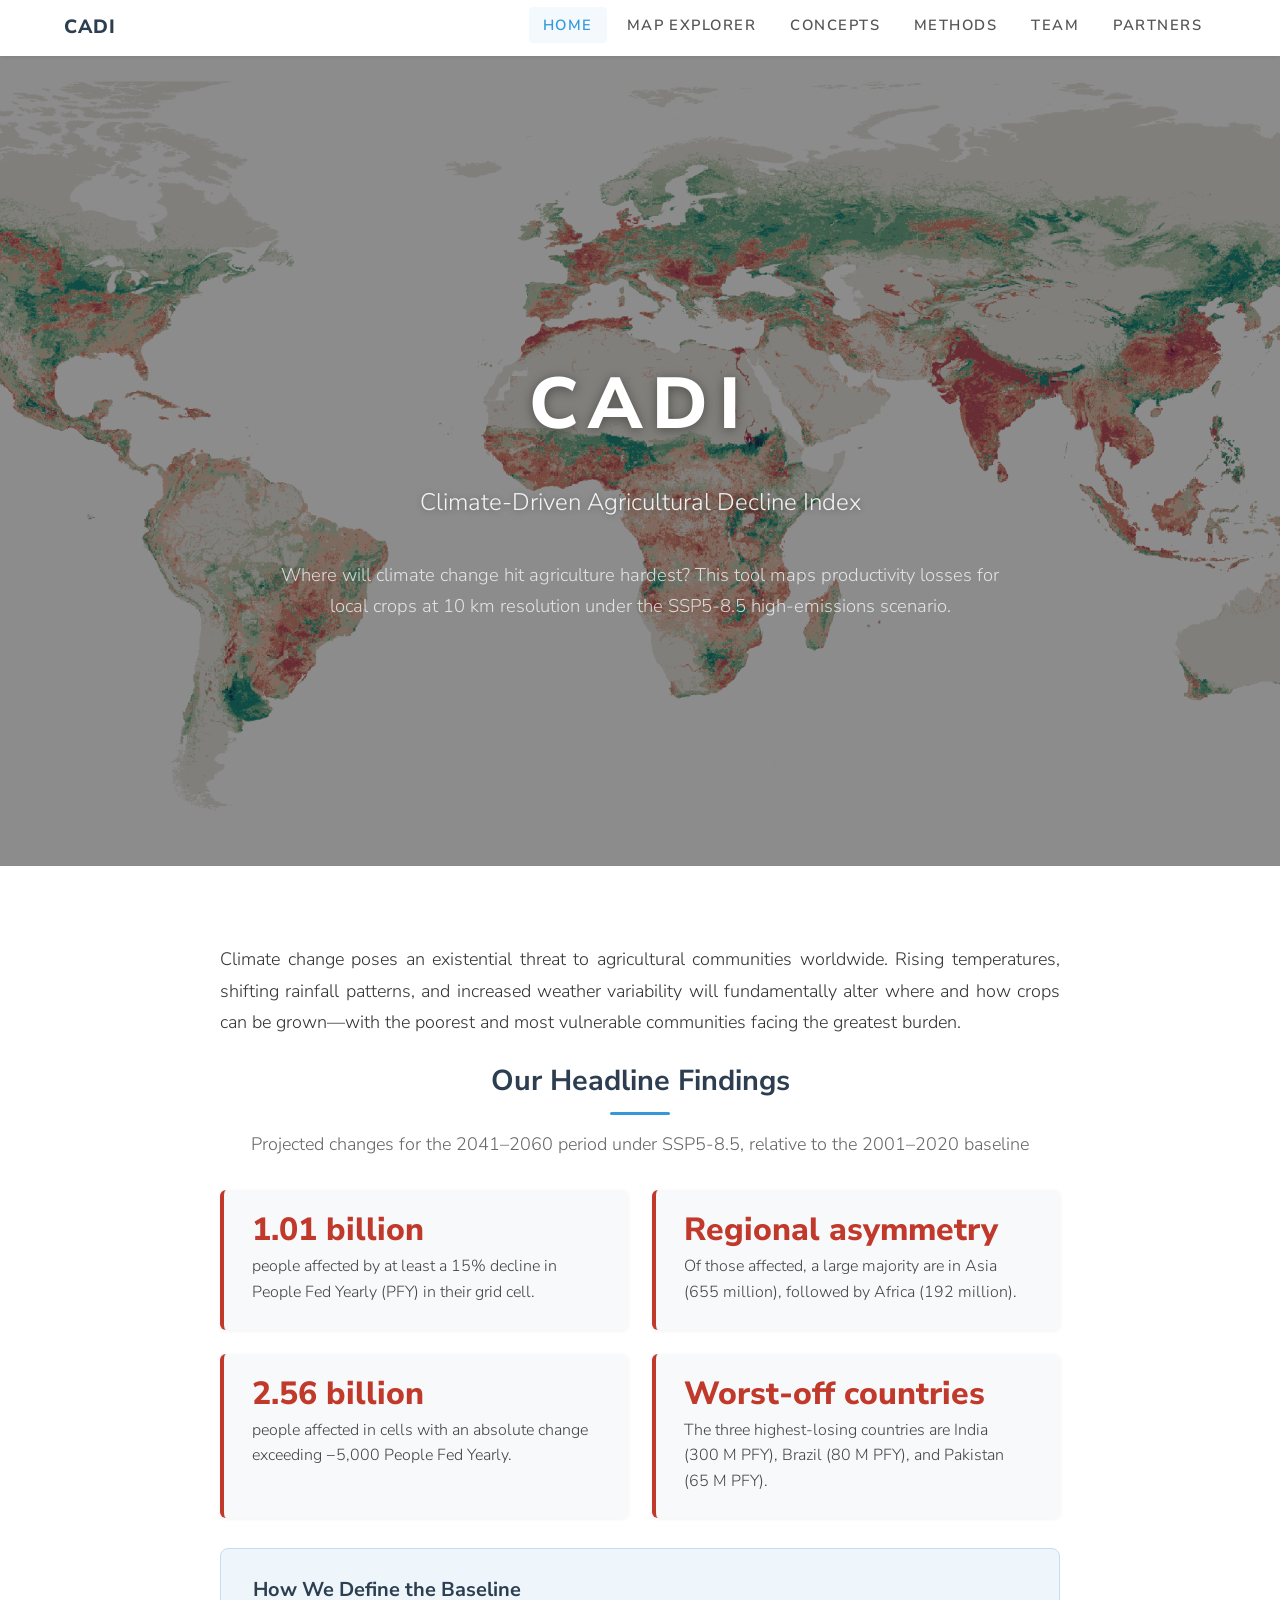
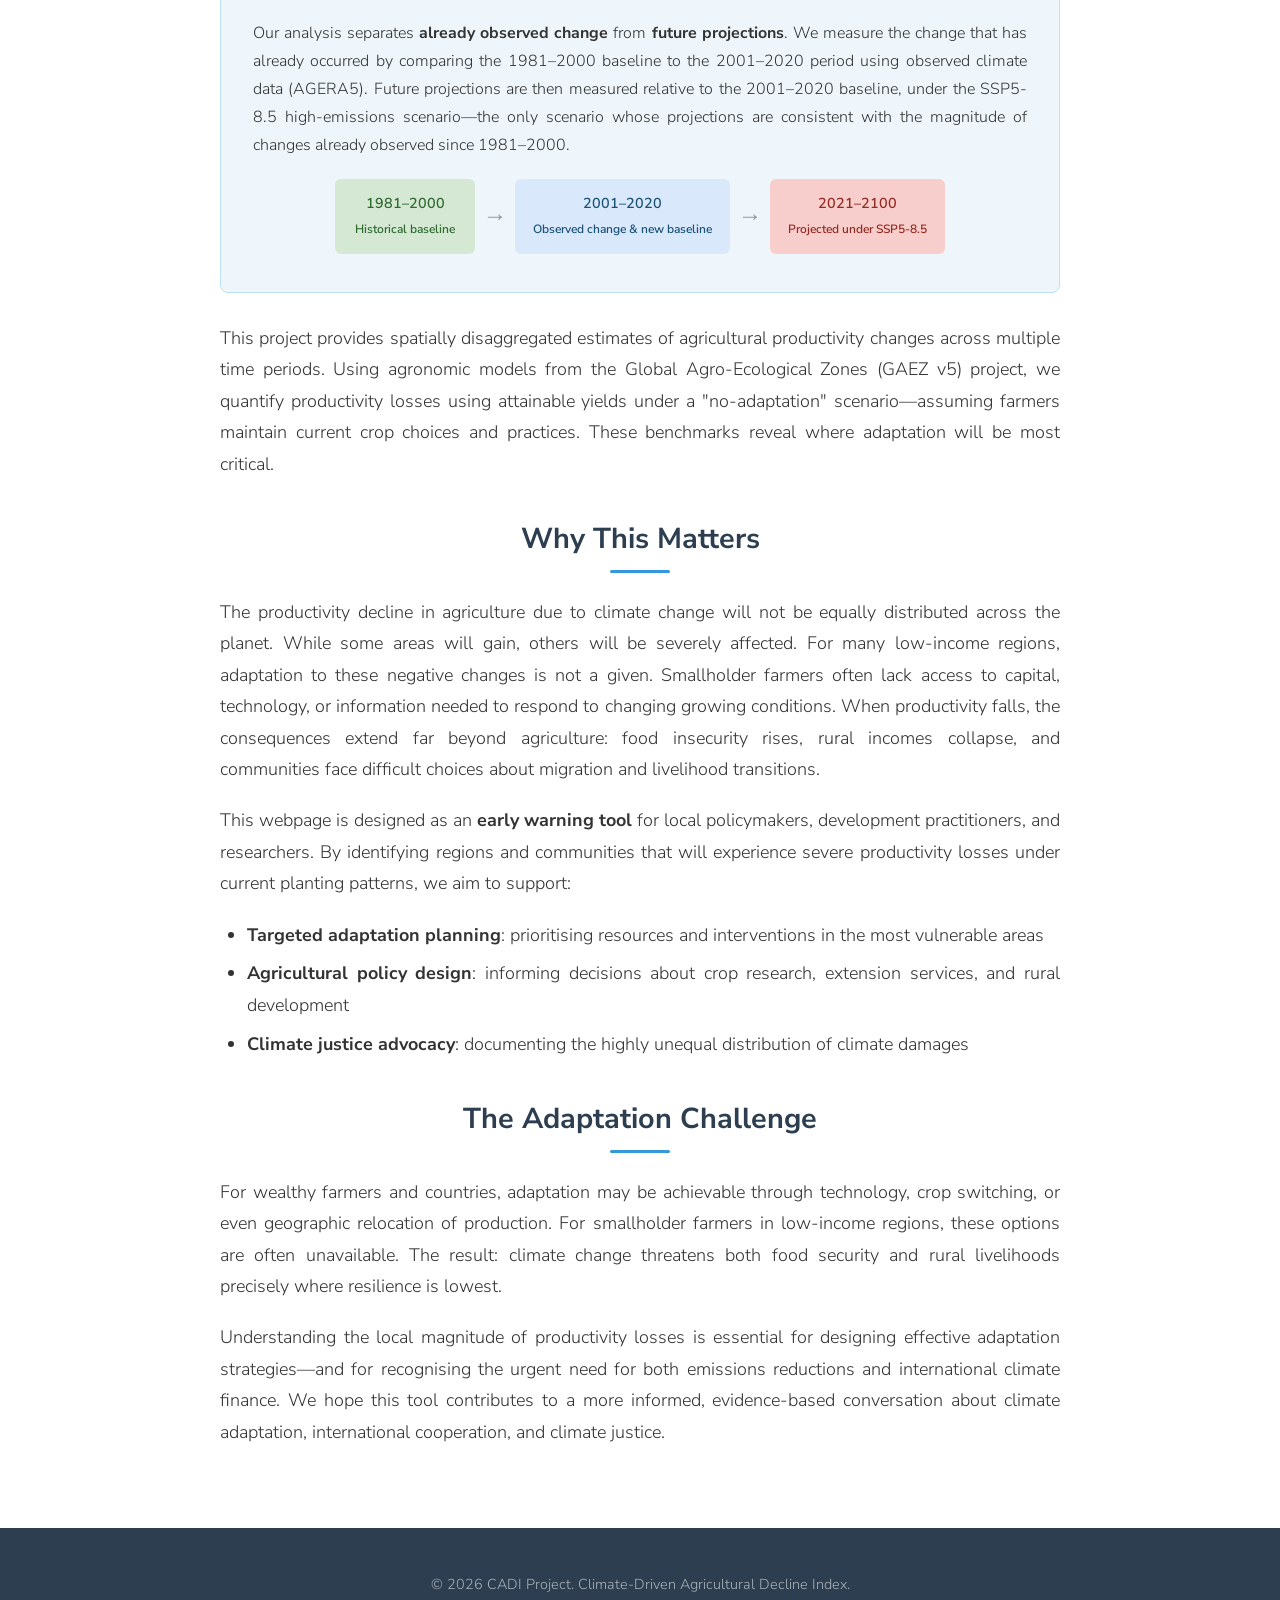
==== index.html @ 29b360b8 "files_0210" ====
<!DOCTYPE html>
<html lang="en">
<head>
  <meta charset="UTF-8">
  <meta name="viewport" content="width=device-width, initial-scale=1">
  <title>CADI – Climate-Driven Agricultural Decline Index</title>
  <link rel="stylesheet" href="css/cadi-style.css">
</head>
<body class="has-navbar">

<!-- ===== Navbar ===== -->
<nav class="cadi-navbar">
  <div class="nav-container">
    <a href="index.html" class="nav-brand">CADI</a>
    <button class="nav-toggle" aria-label="Toggle navigation" onclick="document.querySelector('.nav-links').classList.toggle('open')">
      <span></span><span></span><span></span>
    </button>
    <ul class="nav-links">
      <li><a href="index.html" class="active">Home</a></li>
      <li><a href="ssp585_absolute.html">Map Explorer</a></li>
      <li><a href="concepts.html">Concepts</a></li>
      <li><a href="about.html">Methods</a></li>
      <li><a href="team.html">Team</a></li>
      <li><a href="partners.html">Partners</a></li>
    </ul>
  </div>
</nav>

<!-- ===== Hero Section ===== -->
<section class="cadi-hero" style="background-image: url('map_absolute_4160.png');">
  <div class="cadi-hero-content">
    <div class="hero-abbrev">CADI</div>
    <div class="hero-title">Climate-Driven Agricultural Decline Index</div>
    <div class="hero-subtitle">
      Where will climate change hit agriculture hardest? This tool maps productivity losses for local crops at 10&nbsp;km resolution under the SSP5-8.5 high-emissions scenario.
    </div>
  </div>
</section>

<!-- ===== Intro Text ===== -->
<div class="cadi-section">

  <p>Climate change poses an existential threat to agricultural communities worldwide. Rising temperatures, shifting rainfall patterns, and increased weather variability will fundamentally alter where and how crops can be grown—with the poorest and most vulnerable communities facing the greatest burden.</p>

  <!-- ===== Our Headline Findings ===== -->
  <div class="section-heading">
    <h2>Our Headline Findings</h2>
  </div>
  <p style="text-align:center; color:#666; margin-top:-10px;">Projected changes for the 2041–2060 period under SSP5-8.5, relative to the 2001–2020 baseline</p>

  <div class="findings-grid">
    <div class="finding-card">
      <div class="finding-number">1.01 billion</div>
      <div class="finding-text">people affected by at least a 15% decline in People Fed Yearly (PFY) in their grid cell.</div>
    </div>
    <div class="finding-card">
      <div class="finding-number">Regional asymmetry</div>
      <div class="finding-text">Of those affected, a large majority are in Asia (655&nbsp;million), followed by Africa (192&nbsp;million).</div>
    </div>
    <div class="finding-card">
      <div class="finding-number">2.56 billion</div>
      <div class="finding-text">people affected in cells with an absolute change exceeding &minus;5,000 People Fed Yearly.</div>
    </div>
    <div class="finding-card">
      <div class="finding-number">Worst-off countries</div>
      <div class="finding-text">The three highest-losing countries are India (300&nbsp;M PFY), Brazil (80&nbsp;M PFY), and Pakistan (65&nbsp;M PFY).</div>
    </div>
  </div>

  <!-- ===== Baseline Definition ===== -->
  <div class="baseline-box">
    <h3>How We Define the Baseline</h3>
    <p>Our analysis separates <strong>already observed change</strong> from <strong>future projections</strong>. We measure the change that has already occurred by comparing the 1981–2000 baseline to the 2001–2020 period using observed climate data (AGERA5). Future projections are then measured relative to the 2001–2020 baseline, under the SSP5-8.5 high-emissions scenario—the only scenario whose projections are consistent with the magnitude of changes already observed since 1981–2000.</p>

    <div class="baseline-timeline">
      <div class="timeline-block past">1981–2000<br><small>Historical baseline</small></div>
      <div class="timeline-arrow">→</div>
      <div class="timeline-block baseline">2001–2020<br><small>Observed change &amp; new baseline</small></div>
      <div class="timeline-arrow">→</div>
      <div class="timeline-block future">2021–2100<br><small>Projected under SSP5-8.5</small></div>
    </div>
  </div>

  <!-- ===== Main body text ===== -->
  <p>This project provides spatially disaggregated estimates of agricultural productivity changes across multiple time periods. Using agronomic models from the Global Agro-Ecological Zones (GAEZ v5) project, we quantify productivity losses using attainable yields under a "no-adaptation" scenario—assuming farmers maintain current crop choices and practices. These benchmarks reveal where adaptation will be most critical.</p>

  <div class="section-heading mt-4">
    <h2>Why This Matters</h2>
  </div>

  <p>The productivity decline in agriculture due to climate change will not be equally distributed across the planet. While some areas will gain, others will be severely affected. For many low-income regions, adaptation to these negative changes is not a given. Smallholder farmers often lack access to capital, technology, or information needed to respond to changing growing conditions. When productivity falls, the consequences extend far beyond agriculture: food insecurity rises, rural incomes collapse, and communities face difficult choices about migration and livelihood transitions.</p>

  <p>This webpage is designed as an <strong>early warning tool</strong> for local policymakers, development practitioners, and researchers. By identifying regions and communities that will experience severe productivity losses under current planting patterns, we aim to support:</p>

  <ul>
    <li><strong>Targeted adaptation planning</strong>: prioritising resources and interventions in the most vulnerable areas</li>
    <li><strong>Agricultural policy design</strong>: informing decisions about crop research, extension services, and rural development</li>
    <li><strong>Climate justice advocacy</strong>: documenting the highly unequal distribution of climate damages</li>
  </ul>

  <div class="section-heading mt-4">
    <h2>The Adaptation Challenge</h2>
  </div>

  <p>For wealthy farmers and countries, adaptation may be achievable through technology, crop switching, or even geographic relocation of production. For smallholder farmers in low-income regions, these options are often unavailable. The result: climate change threatens both food security and rural livelihoods precisely where resilience is lowest.</p>

  <p>Understanding the local magnitude of productivity losses is essential for designing effective adaptation strategies—and for recognising the urgent need for both emissions reductions and international climate finance. We hope this tool contributes to a more informed, evidence-based conversation about climate adaptation, international cooperation, and climate justice.</p>

</div>

<!-- ===== Footer ===== -->
<footer class="cadi-footer">
  <p>&copy; 2026 CADI Project. Climate-Driven Agricultural Decline Index.</p>
</footer>

</body>
</html>
---- css/cadi-style.css ----
/* =============================================================================
   CADI Website Styles
   Inspired by Laura's template (Nunito Sans, hero sections, scroll navbar)
   ============================================================================= */

/* ---------- Base & Typography ---------- */
@import url('https://fonts.googleapis.com/css2?family=Nunito+Sans:wght@200;300;400;600;700;800&display=swap');

*, *::before, *::after {
  box-sizing: border-box;
}

html {
  scroll-behavior: smooth;
}

body {
  font-family: 'Nunito Sans', Arial, sans-serif;
  font-size: 18px;
  font-weight: 300;
  line-height: 1.75;
  color: #333;
  background: #fff;
  margin: 0;
  padding: 0;
  text-align: justify;
}

h1, h2, h3, h4, h5, h6 {
  font-family: 'Nunito Sans', Arial, sans-serif;
  font-weight: 700;
  color: #2c3e50;
  line-height: 1.3;
  text-align: left;
}

h1 { font-size: 2.4rem; }
h2 { font-size: 1.8rem; margin-bottom: 1rem; }
h3 { font-size: 1.4rem; }
h4 { font-size: 1.15rem; }

p {
  margin-bottom: 1.1em;
}

a {
  color: #3498db;
  text-decoration: none;
  transition: color 0.3s;
}
a:hover {
  color: #2980b9;
  text-decoration: underline;
}

strong {
  font-weight: 700;
}

ul, ol {
  padding-left: 1.5em;
}
li {
  margin-bottom: 0.4em;
}

/* ---------- Navbar ---------- */
.cadi-navbar {
  position: fixed;
  top: 0;
  left: 0;
  right: 0;
  z-index: 1000;
  background: rgba(255, 255, 255, 0.97);
  box-shadow: 0 1px 4px rgba(0, 0, 0, 0.08);
  transition: background 0.3s, box-shadow 0.3s;
  font-family: 'Nunito Sans', Arial, sans-serif;
}

.cadi-navbar .nav-container {
  max-width: 1200px;
  margin: 0 auto;
  display: flex;
  align-items: center;
  justify-content: space-between;
  padding: 0 24px;
  height: 56px;
}

.cadi-navbar .nav-brand {
  font-size: 1.2rem;
  font-weight: 800;
  color: #2c3e50;
  text-decoration: none;
  letter-spacing: 0.05em;
  text-transform: uppercase;
}
.cadi-navbar .nav-brand:hover {
  color: #3498db;
  text-decoration: none;
}

.cadi-navbar .nav-links {
  display: flex;
  list-style: none;
  margin: 0;
  padding: 0;
  gap: 6px;
}

.cadi-navbar .nav-links li a {
  font-size: 0.92rem;
  font-weight: 600;
  color: #555;
  text-decoration: none;
  text-transform: uppercase;
  letter-spacing: 0.1em;
  padding: 8px 14px;
  border-radius: 4px;
  transition: color 0.3s, background 0.3s;
}

.cadi-navbar .nav-links li a:hover,
.cadi-navbar .nav-links li a.active {
  color: #3498db;
  background: rgba(52, 152, 219, 0.06);
  text-decoration: none;
}

/* Mobile hamburger */
.cadi-navbar .nav-toggle {
  display: none;
  background: none;
  border: none;
  cursor: pointer;
  padding: 8px;
}
.cadi-navbar .nav-toggle span {
  display: block;
  width: 24px;
  height: 2px;
  background: #2c3e50;
  margin: 5px 0;
  transition: 0.3s;
}

@media (max-width: 768px) {
  .cadi-navbar .nav-toggle {
    display: block;
  }
  .cadi-navbar .nav-links {
    display: none;
    flex-direction: column;
    position: absolute;
    top: 56px;
    left: 0;
    right: 0;
    background: #fff;
    box-shadow: 0 4px 12px rgba(0, 0, 0, 0.1);
    padding: 12px 0;
  }
  .cadi-navbar .nav-links.open {
    display: flex;
  }
  .cadi-navbar .nav-links li a {
    padding: 12px 24px;
    font-size: 0.9rem;
  }
}

/* ---------- Hero Section (Landing page) ---------- */
.cadi-hero {
  position: relative;
  width: 100%;
  min-height: 90vh;
  background-size: cover;
  background-position: center center;
  background-repeat: no-repeat;
  display: flex;
  align-items: center;
  justify-content: center;
  overflow: hidden;
}

.cadi-hero::before {
  content: "";
  position: absolute;
  inset: 0;
  background: rgba(0, 0, 0, 0.45);
}

.cadi-hero-content {
  position: relative;
  z-index: 2;
  text-align: center;
  color: #fff;
  max-width: 820px;
  padding: 100px 30px 60px;
}

.cadi-hero-content .hero-abbrev {
  font-size: 4.5rem;
  font-weight: 800;
  letter-spacing: 0.15em;
  margin-bottom: 0.2em;
  text-shadow: 0 2px 12px rgba(0, 0, 0, 0.4);
}

.cadi-hero-content .hero-title {
  font-size: 1.5rem;
  font-weight: 300;
  color: rgba(255, 255, 255, 0.9);
  margin-bottom: 1.5em;
  text-shadow: 0 1px 6px rgba(0, 0, 0, 0.3);
}

.cadi-hero-content .hero-subtitle {
  font-size: 1.15rem;
  font-weight: 300;
  color: rgba(255, 255, 255, 0.75);
  line-height: 1.7;
}

@media (max-width: 600px) {
  .cadi-hero-content .hero-abbrev {
    font-size: 2.8rem;
  }
  .cadi-hero-content .hero-title {
    font-size: 1.15rem;
  }
}

/* ---------- Content Sections ---------- */
.cadi-section {
  max-width: 900px;
  margin: 0 auto;
  padding: 60px 30px;
}

.cadi-section-wide {
  max-width: 1100px;
  margin: 0 auto;
  padding: 60px 30px;
}

.section-heading {
  text-align: center;
  margin-bottom: 1.5rem;
}

.section-heading h2 {
  text-align: center;
}

.section-heading h2::after {
  content: '';
  display: block;
  width: 60px;
  height: 3px;
  background: #3498db;
  margin: 12px auto 0;
  border-radius: 2px;
}

/* ---------- Headline Findings ---------- */
.findings-grid {
  display: grid;
  grid-template-columns: 1fr 1fr;
  gap: 24px;
  margin: 30px 0;
}

@media (max-width: 700px) {
  .findings-grid {
    grid-template-columns: 1fr;
  }
}

.finding-card {
  background: #f8f9fa;
  border-left: 4px solid #c0392b;
  padding: 24px 28px;
  border-radius: 6px;
  box-shadow: 0 1px 4px rgba(0, 0, 0, 0.06);
}

.finding-card .finding-number {
  font-size: 2rem;
  font-weight: 800;
  color: #c0392b;
  line-height: 1;
  margin-bottom: 8px;
}

.finding-card .finding-text {
  font-size: 1rem;
  color: #444;
  line-height: 1.6;
  text-align: left;
}

/* ---------- Baseline Definition Box ---------- */
.baseline-box {
  background: #eef6fb;
  border: 1px solid #bee0f5;
  border-radius: 8px;
  padding: 28px 32px;
  margin: 30px 0;
}

.baseline-box h3 {
  color: #2c3e50;
  margin-top: 0;
  margin-bottom: 12px;
  font-size: 1.25rem;
}

.baseline-box p {
  margin-bottom: 0.6em;
  font-size: 1rem;
}

.baseline-timeline {
  display: flex;
  align-items: center;
  justify-content: center;
  gap: 0;
  margin: 20px 0 10px;
  flex-wrap: wrap;
}

.timeline-block {
  text-align: center;
  padding: 12px 18px;
  border-radius: 6px;
  font-size: 0.9rem;
  font-weight: 600;
  min-width: 140px;
}

.timeline-block.past {
  background: #d5e8d4;
  color: #2d6a2e;
}

.timeline-block.baseline {
  background: #dae8fc;
  color: #1a5276;
}

.timeline-block.future {
  background: #f8cecc;
  color: #922b21;
}

.timeline-arrow {
  font-size: 1.5rem;
  color: #999;
  padding: 0 8px;
}

/* ---------- Concepts Page ---------- */
.concept-term {
  background: #f8f9fa;
  border-radius: 8px;
  padding: 24px 28px;
  margin-bottom: 24px;
  border-left: 4px solid #3498db;
}

.concept-term h3 {
  margin-top: 0;
  color: #2c3e50;
}

.concept-term .disclaimer {
  background: #fff8e1;
  border: 1px solid #ffecb3;
  border-radius: 6px;
  padding: 14px 18px;
  margin-top: 12px;
  font-size: 0.95rem;
  color: #7d6608;
}

/* ---------- SSP Tooltip ---------- */
.ssp-tooltip {
  position: relative;
  display: inline;
  border-bottom: 1px dashed #3498db;
  cursor: help;
  color: #3498db;
}

.ssp-tooltip .ssp-tooltip-text {
  visibility: hidden;
  width: 340px;
  background-color: #2c3e50;
  color: #fff;
  text-align: left;
  border-radius: 6px;
  padding: 12px 16px;
  position: absolute;
  z-index: 10;
  bottom: 125%;
  left: 50%;
  transform: translateX(-50%);
  opacity: 0;
  transition: opacity 0.3s;
  font-size: 0.85rem;
  line-height: 1.5;
  box-shadow: 0 4px 12px rgba(0,0,0,0.2);
  pointer-events: none;
}

.ssp-tooltip .ssp-tooltip-text::after {
  content: "";
  position: absolute;
  top: 100%;
  left: 50%;
  margin-left: -5px;
  border-width: 5px;
  border-style: solid;
  border-color: #2c3e50 transparent transparent transparent;
}

.ssp-tooltip:hover .ssp-tooltip-text {
  visibility: visible;
  opacity: 1;
}

/* ---------- Footer ---------- */
.cadi-footer {
  background: #2c3e50;
  color: rgba(255, 255, 255, 0.6);
  text-align: center;
  padding: 30px 20px;
  font-size: 0.9rem;
}

.cadi-footer a {
  color: rgba(255, 255, 255, 0.8);
}

/* ---------- Team Page ---------- */
.team-grid {
  display: grid;
  grid-template-columns: repeat(auto-fit, minmax(240px, 1fr));
  gap: 30px;
  margin: 30px 0;
}

.team-card {
  text-align: center;
  padding: 24px;
}

.team-card img {
  width: 160px;
  height: 160px;
  object-fit: cover;
  border-radius: 50%;
  margin-bottom: 16px;
  box-shadow: 0 2px 10px rgba(0, 0, 0, 0.12);
}

.team-card h4 {
  margin-bottom: 4px;
}

.team-card .role {
  color: #777;
  font-size: 0.95rem;
}

/* ---------- Partners Page ---------- */
.partner-logos {
  display: flex;
  align-items: center;
  justify-content: center;
  gap: 50px;
  flex-wrap: wrap;
  margin: 30px 0;
}

.partner-logos img {
  max-height: 80px;
  max-width: 200px;
  filter: grayscale(30%);
  transition: filter 0.3s;
}

.partner-logos img:hover {
  filter: grayscale(0%);
}

/* ---------- Utility ---------- */
.text-center { text-align: center; }
.mt-2 { margin-top: 20px; }
.mt-4 { margin-top: 40px; }
.mb-2 { margin-bottom: 20px; }
.mb-4 { margin-bottom: 40px; }

/* Body offset for fixed navbar */
body.has-navbar {
  padding-top: 56px;
}

/* MathJax styling override */
.MathJax_Display {
  overflow-x: auto;
  overflow-y: hidden;
}
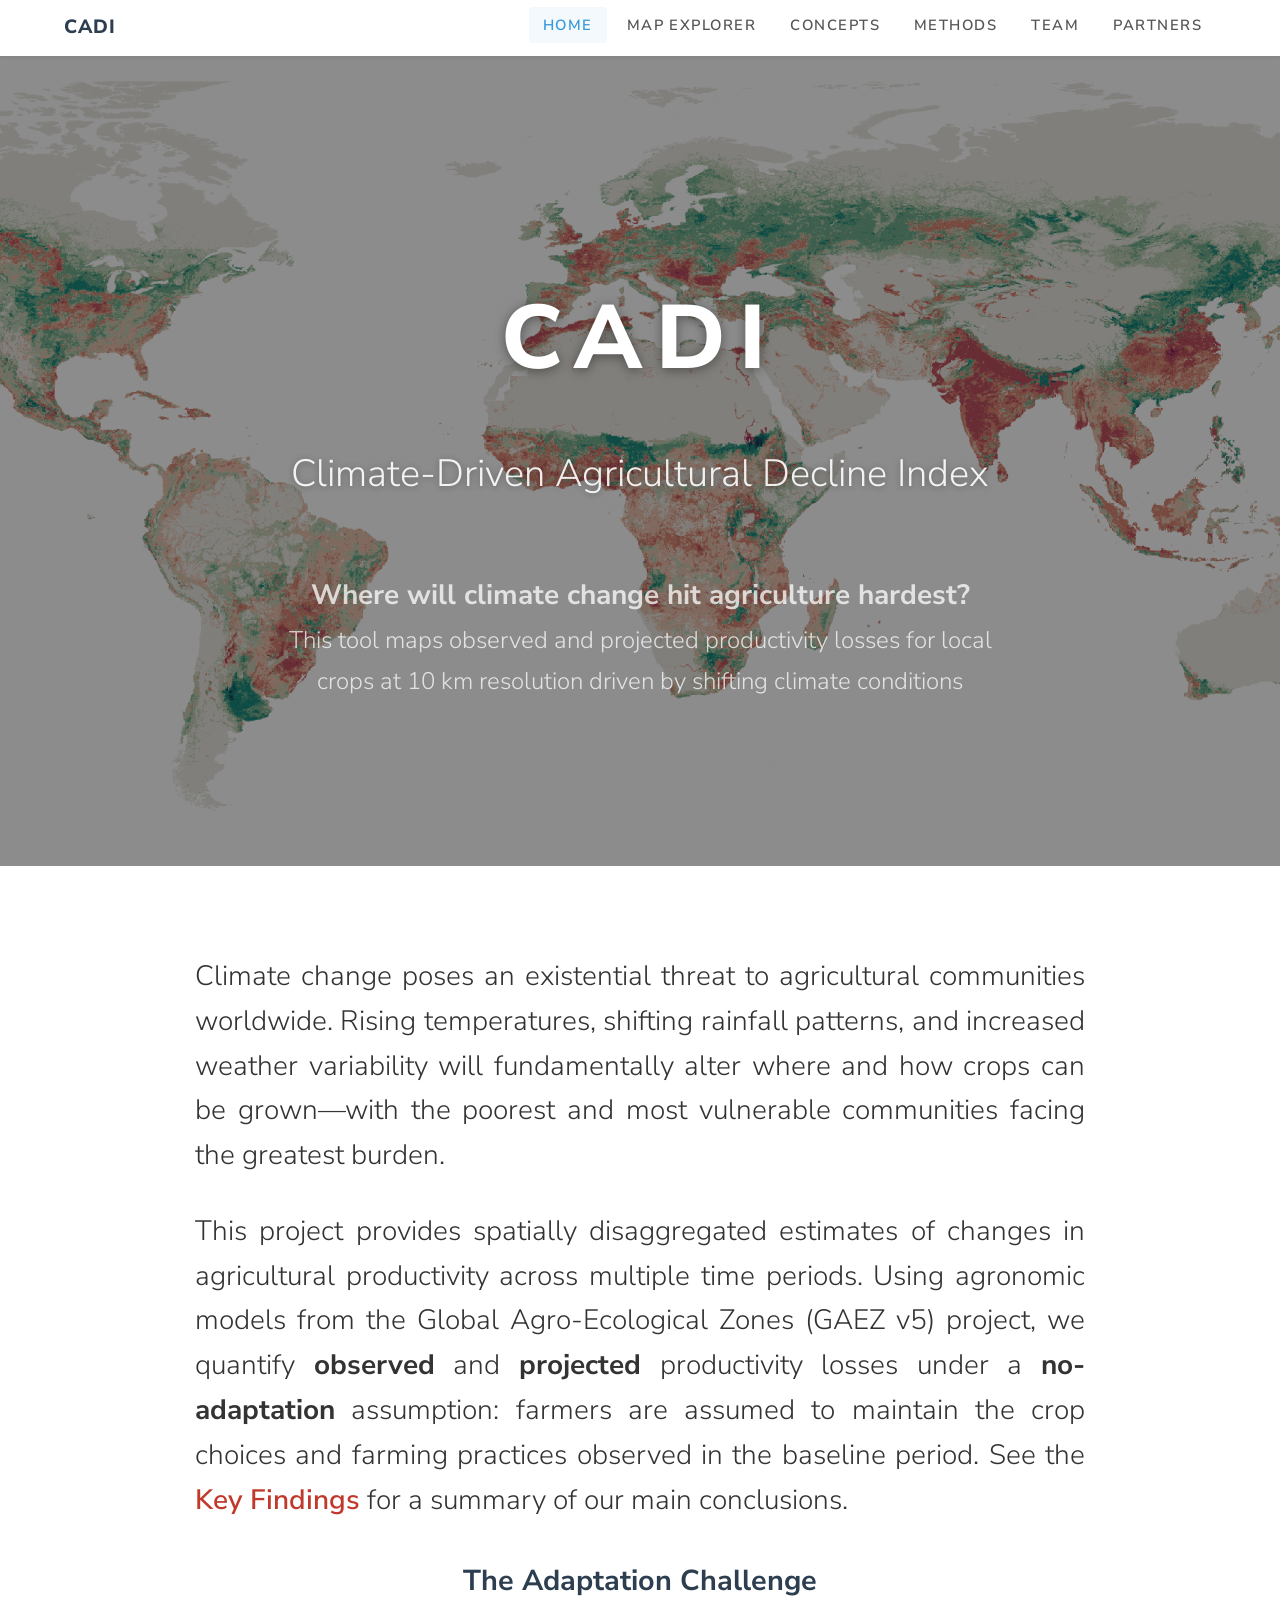
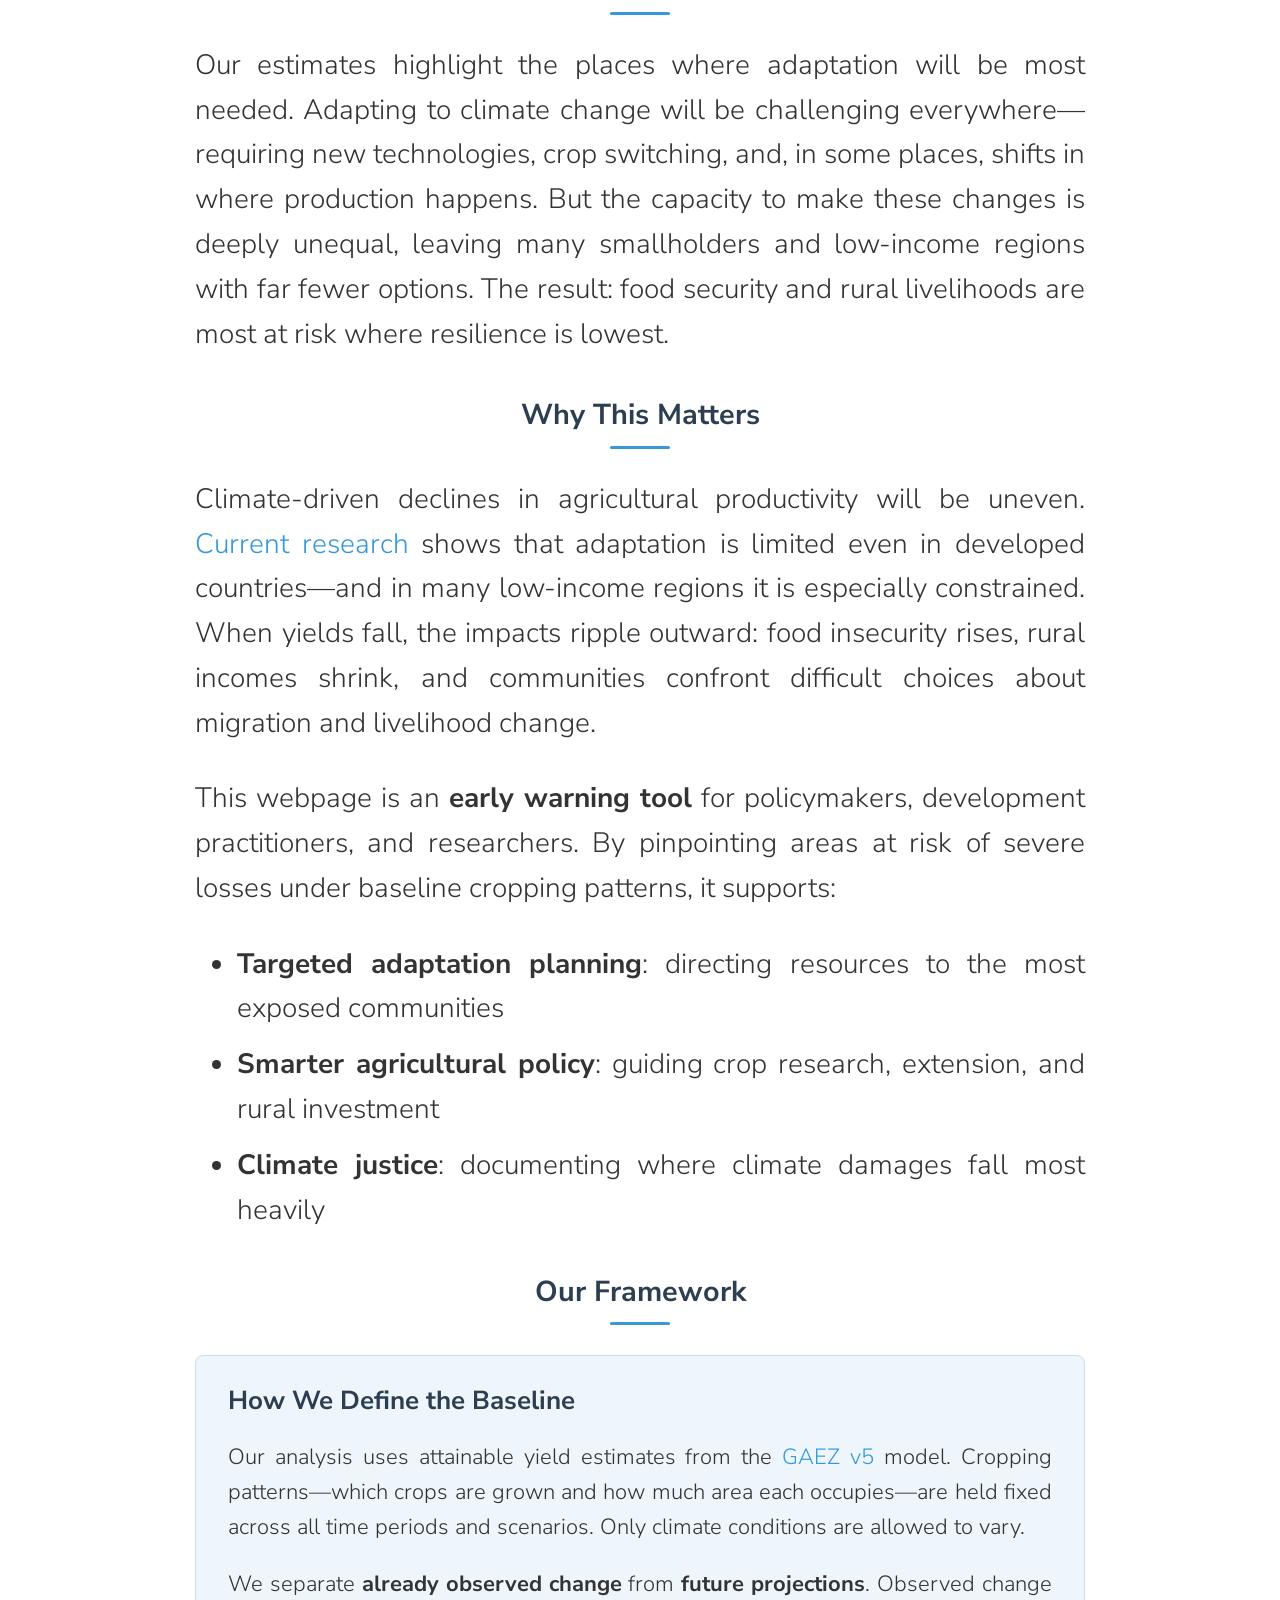
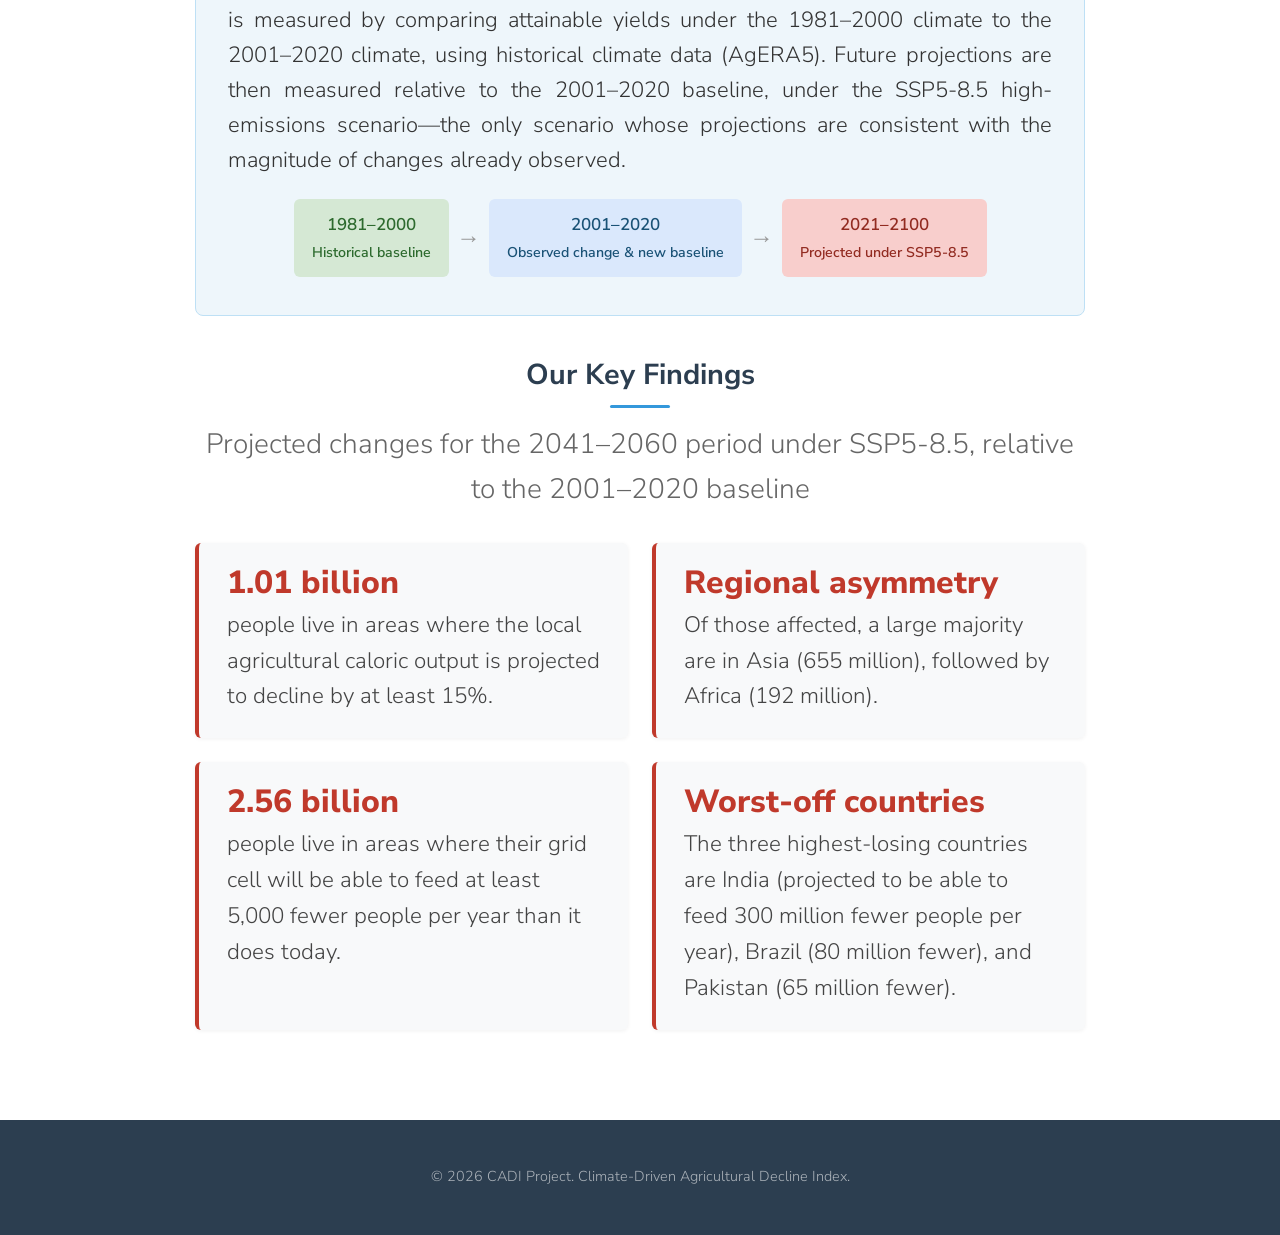
==== commit 9fb1c0fa: "0217 update" ====
--- a/index.html
+++ b/index.html
@@ -29,50 +29,55 @@
 <!-- ===== Hero Section ===== -->
 <section class="cadi-hero" style="background-image: url('map_absolute_4160.png');">
   <div class="cadi-hero-content">
-    <div class="hero-abbrev">CADI</div>
-    <div class="hero-title">Climate-Driven Agricultural Decline Index</div>
-    <div class="hero-subtitle">
-      Where will climate change hit agriculture hardest? This tool maps productivity losses for local crops at 10&nbsp;km resolution under the SSP5-8.5 high-emissions scenario.
+    <div class="hero-abbrev" style="font-size: 90px;">CADI</div>
+    <div class="hero-title" style="font-size: 42px;"><span style="font-size: 38px;">Climate-Driven Agricultural Decline Index</span></div>
+    <div class="hero-subtitle" style="font-size: 24px;">
+      <strong><span style="font-size: 28px;">Where will climate change hit agriculture hardest?</span></strong><br>
+       This tool maps observed and projected productivity losses for local crops at 10 km resolution driven by shifting climate conditions
     </div>
   </div>
 </section>
 
 <!-- ===== Intro Text ===== -->
-<div class="cadi-section">
+<div class="cadi-section" style="font-size: 28px; line-height: 1.6;">
 
   <p>Climate change poses an existential threat to agricultural communities worldwide. Rising temperatures, shifting rainfall patterns, and increased weather variability will fundamentally alter where and how crops can be grown—with the poorest and most vulnerable communities facing the greatest burden.</p>
 
-  <!-- ===== Our Headline Findings ===== -->
-  <div class="section-heading">
-    <h2>Our Headline Findings</h2>
-  </div>
-  <p style="text-align:center; color:#666; margin-top:-10px;">Projected changes for the 2041–2060 period under SSP5-8.5, relative to the 2001–2020 baseline</p>
+  <!-- ===== Main body text ===== -->
+  <p>This project provides spatially disaggregated estimates of changes in agricultural productivity across multiple time periods. Using agronomic models from the Global Agro-Ecological Zones (GAEZ v5) project, we quantify <strong>observed</strong> and <strong>projected</strong> productivity losses under a <strong>no-adaptation</strong> assumption: farmers are assumed to maintain the crop choices and farming practices observed in the baseline period. See the <a href="#key-findings" style="color: #c0392b; font-weight: 600;">Key Findings</a> for a summary of our main conclusions.</p>
 
-  <div class="findings-grid">
-    <div class="finding-card">
-      <div class="finding-number">1.01 billion</div>
-      <div class="finding-text">people affected by at least a 15% decline in People Fed Yearly (PFY) in their grid cell.</div>
-    </div>
-    <div class="finding-card">
-      <div class="finding-number">Regional asymmetry</div>
-      <div class="finding-text">Of those affected, a large majority are in Asia (655&nbsp;million), followed by Africa (192&nbsp;million).</div>
-    </div>
-    <div class="finding-card">
-      <div class="finding-number">2.56 billion</div>
-      <div class="finding-text">people affected in cells with an absolute change exceeding &minus;5,000 People Fed Yearly.</div>
-    </div>
-    <div class="finding-card">
-      <div class="finding-number">Worst-off countries</div>
-      <div class="finding-text">The three highest-losing countries are India (300&nbsp;M PFY), Brazil (80&nbsp;M PFY), and Pakistan (65&nbsp;M PFY).</div>
-    </div>
+  <!-- ===== The Adaptation Challenge ===== -->
+  <div class="section-heading mt-4">
+    <h2>The Adaptation Challenge</h2>
   </div>
 
-  <!-- ===== Baseline Definition ===== -->
-  <div class="baseline-box">
-    <h3>How We Define the Baseline</h3>
-    <p>Our analysis separates <strong>already observed change</strong> from <strong>future projections</strong>. We measure the change that has already occurred by comparing the 1981–2000 baseline to the 2001–2020 period using observed climate data (AGERA5). Future projections are then measured relative to the 2001–2020 baseline, under the SSP5-8.5 high-emissions scenario—the only scenario whose projections are consistent with the magnitude of changes already observed since 1981–2000.</p>
+  <p>Our estimates highlight the places where adaptation will be most needed. Adapting to climate change will be challenging everywhere—requiring new technologies, crop switching, and, in some places, shifts in where production happens. But the capacity to make these changes is deeply unequal, leaving many smallholders and low-income regions with far fewer options. The result: food security and rural livelihoods are most at risk where resilience is lowest.</p>
 
-    <div class="baseline-timeline">
+  <!-- ===== Why This Matters ===== -->
+  <div class="section-heading mt-4">
+    <h2>Why This Matters</h2>
+  </div>
+
+  <p>Climate-driven declines in agricultural productivity will be uneven. <a href="https://doi.org/10.1257/pol.20130025" target="_blank">Current research</a> shows that adaptation is limited even in developed countries—and in many low-income regions it is especially constrained. When yields fall, the impacts ripple outward: food insecurity rises, rural incomes shrink, and communities confront difficult choices about migration and livelihood change.</p>
+
+  <p>This webpage is an <strong>early warning tool</strong> for policymakers, development practitioners, and researchers. By pinpointing areas at risk of severe losses under baseline cropping patterns, it supports:</p>
+
+  <ul>
+    <li><strong>Targeted adaptation planning</strong>: directing resources to the most exposed communities</li>
+    <li><strong>Smarter agricultural policy</strong>: guiding crop research, extension, and rural investment</li>
+    <li><strong>Climate justice</strong>: documenting where climate damages fall most heavily</li>
+  </ul>
+
+  <!-- ===== Our Framework ===== -->
+  <div class="section-heading mt-4">
+    <h2>Our Framework</h2>
+  </div>
+  <div class="baseline-box" style="font-size: 22px; line-height: 1.6;">
+    <h3 style="font-size: 26px;">How We Define the Baseline</h3>
+    <p>Our analysis uses attainable yield estimates from the <a href="https://gaez.fao.org" target="_blank">GAEZ v5</a> model. Cropping patterns—which crops are grown and how much area each occupies—are held fixed across all time periods and scenarios. Only climate conditions are allowed to vary.</p>
+    <p>We separate <strong>already observed change</strong> from <strong>future projections</strong>. Observed change is measured by comparing attainable yields under the 1981–2000 climate to the 2001–2020 climate, using historical climate data (AgERA5). Future projections are then measured relative to the 2001–2020 baseline, under the SSP5-8.5 high-emissions scenario—the only scenario whose projections are consistent with the magnitude of changes already observed.</p>
+
+    <div class="baseline-timeline" style="font-size: 20px;">
       <div class="timeline-block past">1981–2000<br><small>Historical baseline</small></div>
       <div class="timeline-arrow">→</div>
       <div class="timeline-block baseline">2001–2020<br><small>Observed change &amp; new baseline</small></div>
@@ -81,30 +86,30 @@
     </div>
   </div>
 
-  <!-- ===== Main body text ===== -->
-  <p>This project provides spatially disaggregated estimates of agricultural productivity changes across multiple time periods. Using agronomic models from the Global Agro-Ecological Zones (GAEZ v5) project, we quantify productivity losses using attainable yields under a "no-adaptation" scenario—assuming farmers maintain current crop choices and practices. These benchmarks reveal where adaptation will be most critical.</p>
+  <!-- ===== Our Key Findings ===== -->
+  <div class="section-heading mt-4" id="key-findings">
+    <h2>Our Key Findings</h2>
+  </div>
+  <p style="text-align:center; color:#666; margin-top:-10px;">Projected changes for the 2041–2060 period under SSP5-8.5, relative to the 2001–2020 baseline</p>
 
-  <div class="section-heading mt-4">
-    <h2>Why This Matters</h2>
+  <div class="findings-grid">
+    <div class="finding-card">
+      <div class="finding-number">1.01 billion</div>
+      <div class="finding-text">people live in areas where the local agricultural caloric output is projected to decline by at least 15%.</div>
+    </div>
+    <div class="finding-card">
+      <div class="finding-number">Regional asymmetry</div>
+      <div class="finding-text">Of those affected, a large majority are in Asia (655&nbsp;million), followed by Africa (192&nbsp;million).</div>
+    </div>
+    <div class="finding-card">
+      <div class="finding-number">2.56 billion</div>
+      <div class="finding-text">people live in areas where their grid cell will be able to feed at least 5,000 fewer people per year than it does today.</div>
+    </div>
+    <div class="finding-card">
+      <div class="finding-number">Worst-off countries</div>
+      <div class="finding-text">The three highest-losing countries are India (projected to be able to feed 300&nbsp;million fewer people per year), Brazil (80&nbsp;million fewer), and Pakistan (65&nbsp;million fewer).</div>
+    </div>
   </div>
-
-  <p>The productivity decline in agriculture due to climate change will not be equally distributed across the planet. While some areas will gain, others will be severely affected. For many low-income regions, adaptation to these negative changes is not a given. Smallholder farmers often lack access to capital, technology, or information needed to respond to changing growing conditions. When productivity falls, the consequences extend far beyond agriculture: food insecurity rises, rural incomes collapse, and communities face difficult choices about migration and livelihood transitions.</p>
-
-  <p>This webpage is designed as an <strong>early warning tool</strong> for local policymakers, development practitioners, and researchers. By identifying regions and communities that will experience severe productivity losses under current planting patterns, we aim to support:</p>
-
-  <ul>
-    <li><strong>Targeted adaptation planning</strong>: prioritising resources and interventions in the most vulnerable areas</li>
-    <li><strong>Agricultural policy design</strong>: informing decisions about crop research, extension services, and rural development</li>
-    <li><strong>Climate justice advocacy</strong>: documenting the highly unequal distribution of climate damages</li>
-  </ul>
-
-  <div class="section-heading mt-4">
-    <h2>The Adaptation Challenge</h2>
-  </div>
-
-  <p>For wealthy farmers and countries, adaptation may be achievable through technology, crop switching, or even geographic relocation of production. For smallholder farmers in low-income regions, these options are often unavailable. The result: climate change threatens both food security and rural livelihoods precisely where resilience is lowest.</p>
-
-  <p>Understanding the local magnitude of productivity losses is essential for designing effective adaptation strategies—and for recognising the urgent need for both emissions reductions and international climate finance. We hope this tool contributes to a more informed, evidence-based conversation about climate adaptation, international cooperation, and climate justice.</p>
 
 </div>
 
--- a/css/cadi-style.css
+++ b/css/cadi-style.css
@@ -232,7 +232,7 @@
 
 /* ---------- Content Sections ---------- */
 .cadi-section {
-  max-width: 900px;
+  max-width: 950px;
   margin: 0 auto;
   padding: 60px 30px;
 }
@@ -293,7 +293,7 @@
 }
 
 .finding-card .finding-text {
-  font-size: 1rem;
+  font-size: 0.8em;
   color: #444;
   line-height: 1.6;
   text-align: left;
@@ -312,12 +312,12 @@
   color: #2c3e50;
   margin-top: 0;
   margin-bottom: 12px;
-  font-size: 1.25rem;
+  font-size: 1.6em;
 }
 
 .baseline-box p {
   margin-bottom: 0.6em;
-  font-size: 1rem;
+  font-size: inherit;
 }
 
 .baseline-timeline {
@@ -333,7 +333,7 @@
   text-align: center;
   padding: 12px 18px;
   border-radius: 6px;
-  font-size: 0.9rem;
+  font-size: 0.85em;
   font-weight: 600;
   min-width: 140px;
 }
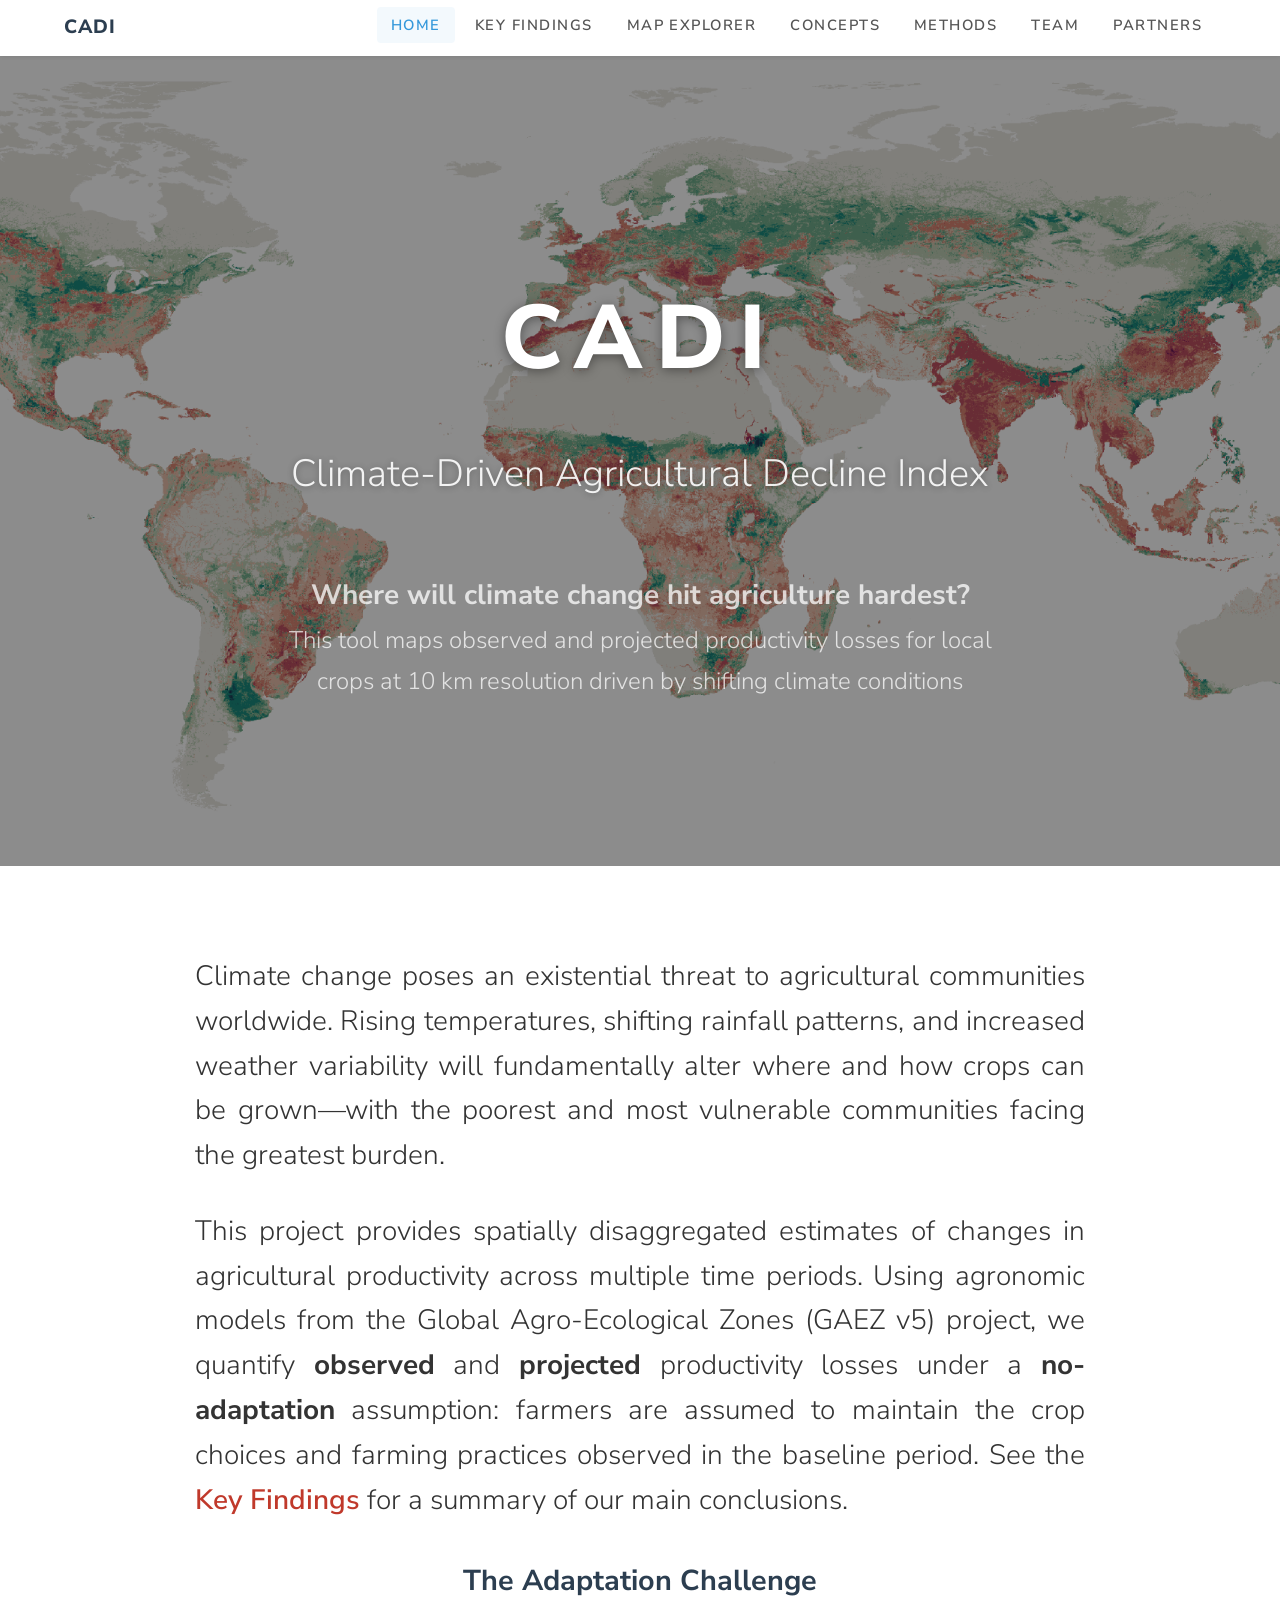
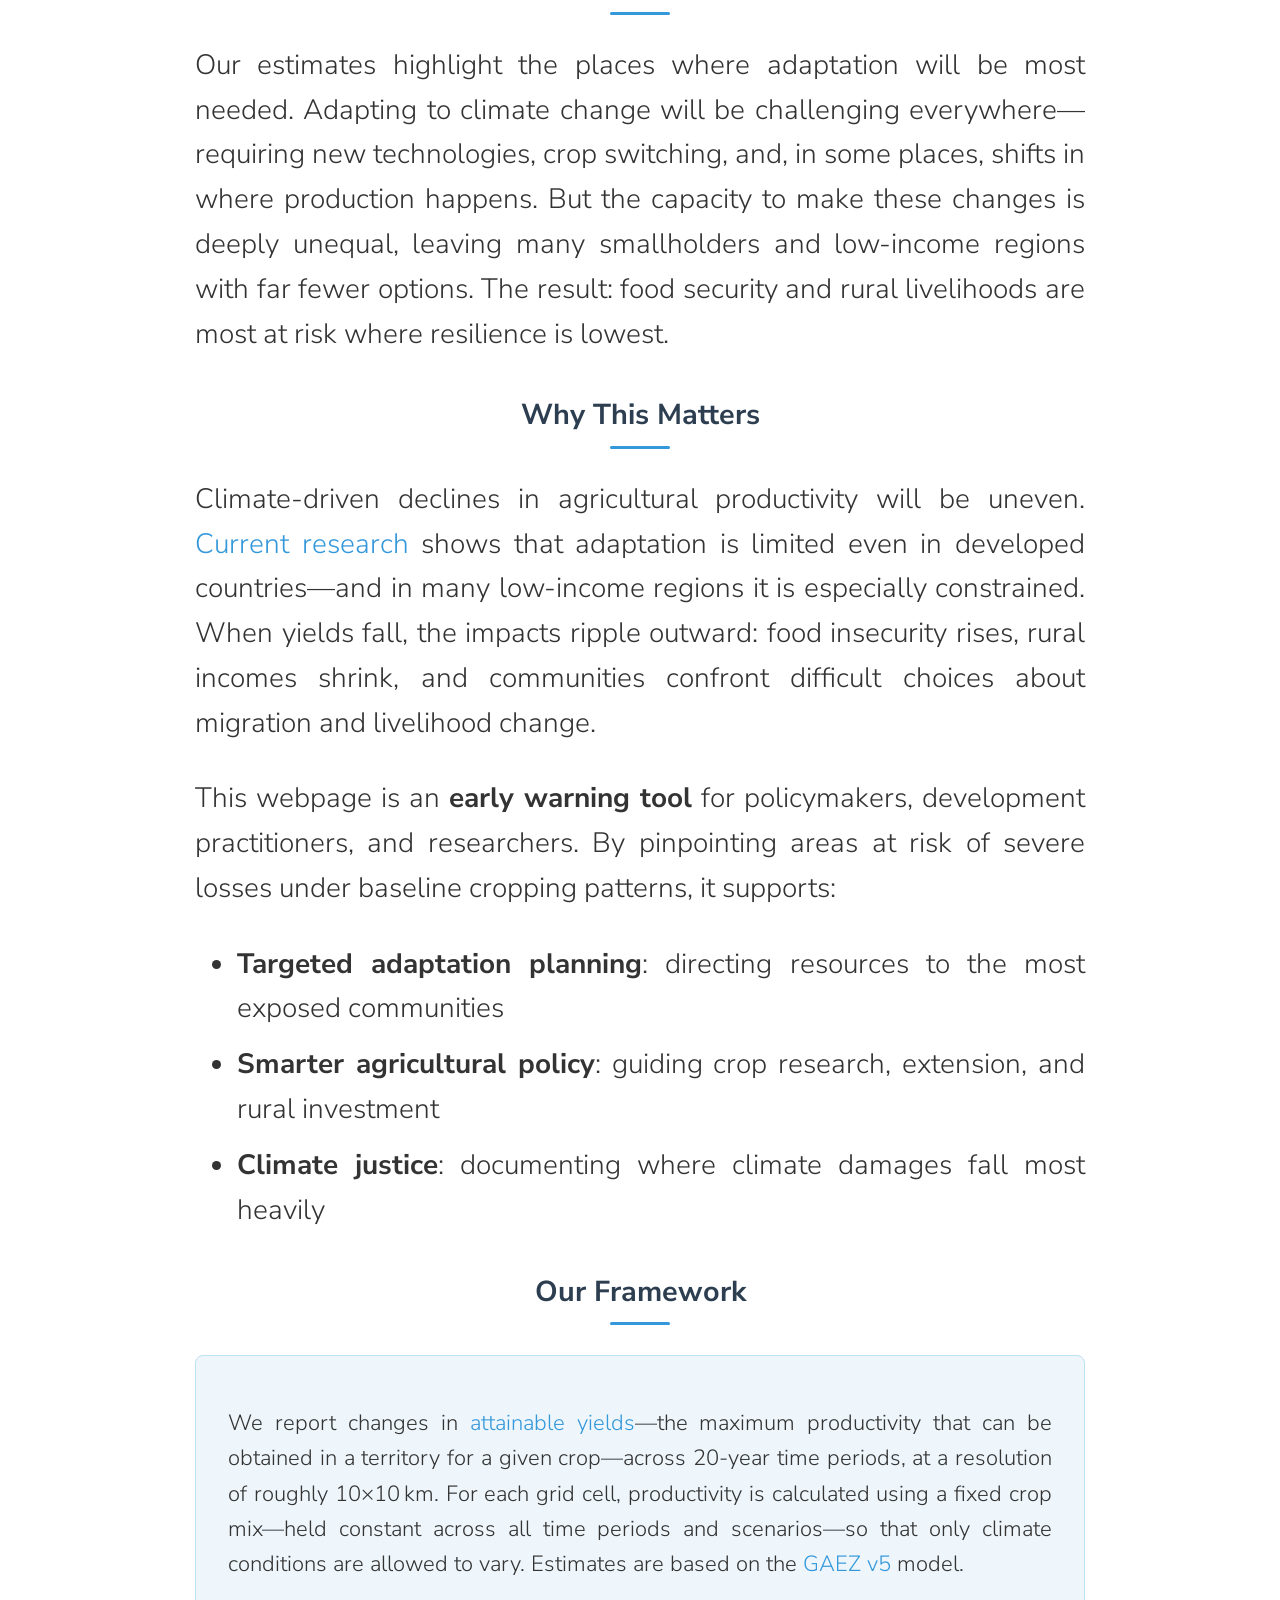
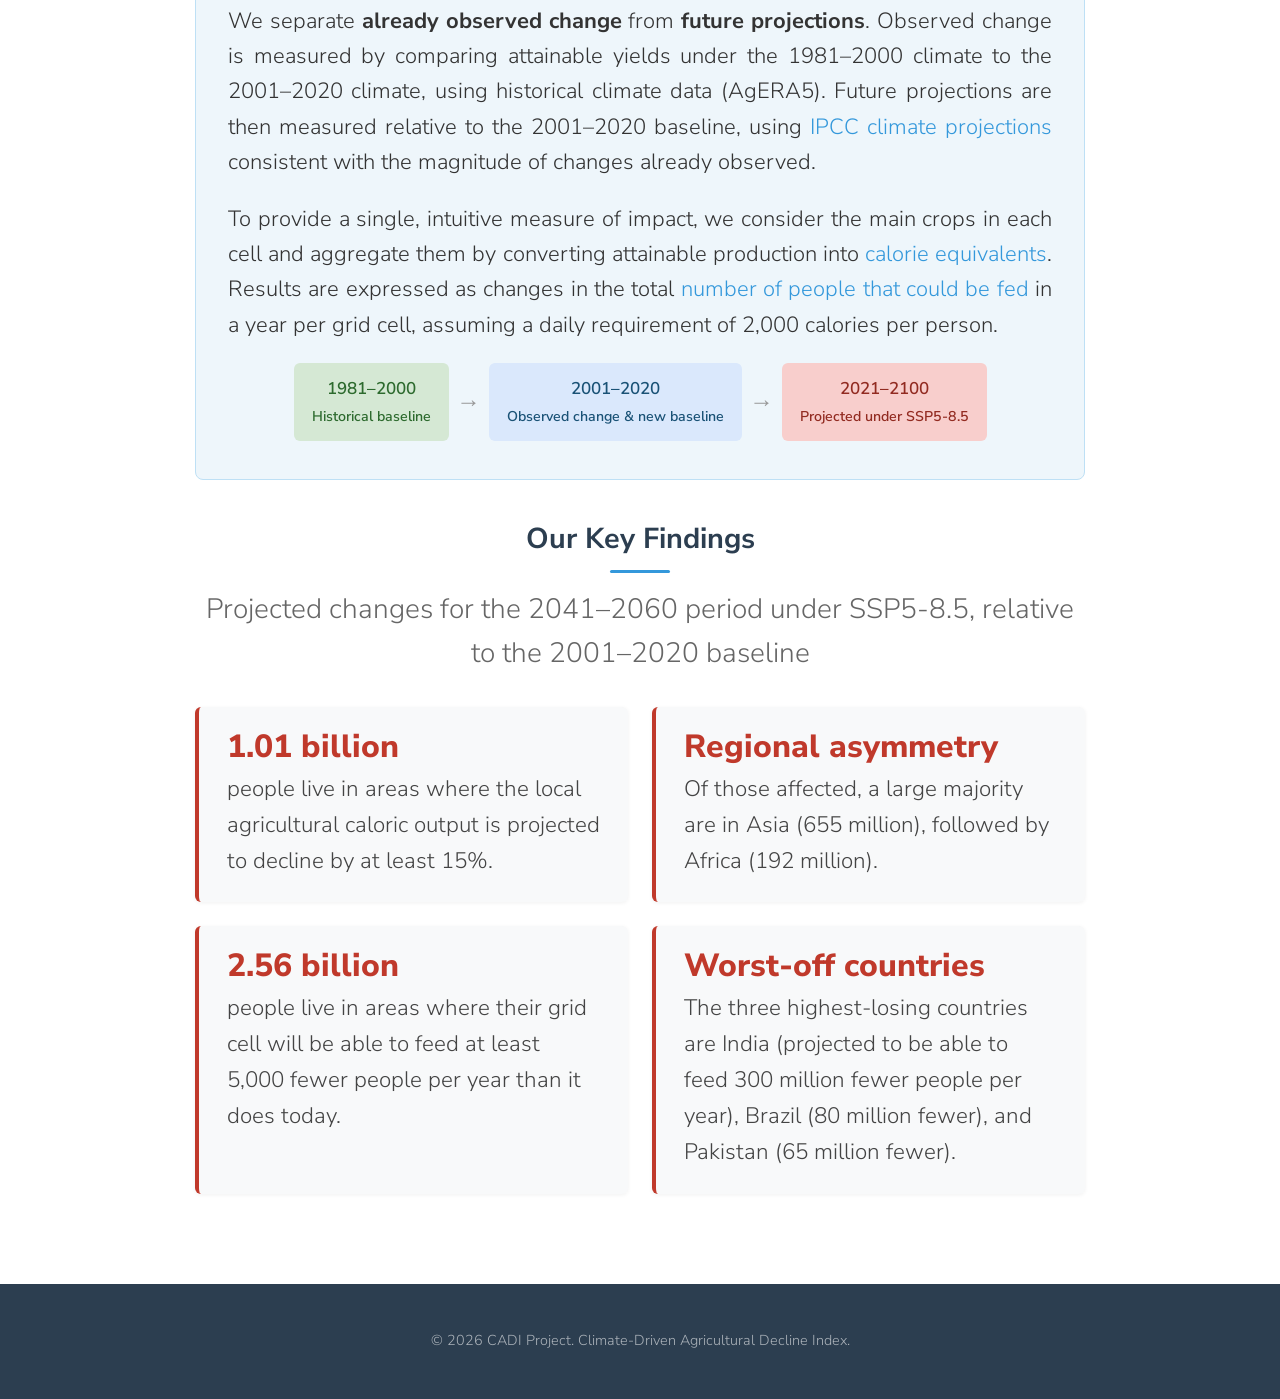
==== commit 533ab6e3: "0218 update" ====
--- a/index.html
+++ b/index.html
@@ -17,6 +17,7 @@
     </button>
     <ul class="nav-links">
       <li><a href="index.html" class="active">Home</a></li>
+      <li><a href="index.html#key-findings">Key Findings</a></li>
       <li><a href="ssp585_absolute.html">Map Explorer</a></li>
       <li><a href="concepts.html">Concepts</a></li>
       <li><a href="about.html">Methods</a></li>
@@ -73,9 +74,9 @@
     <h2>Our Framework</h2>
   </div>
   <div class="baseline-box" style="font-size: 22px; line-height: 1.6;">
-    <h3 style="font-size: 26px;">How We Define the Baseline</h3>
-    <p>Our analysis uses attainable yield estimates from the <a href="https://gaez.fao.org" target="_blank">GAEZ v5</a> model. Cropping patterns—which crops are grown and how much area each occupies—are held fixed across all time periods and scenarios. Only climate conditions are allowed to vary.</p>
-    <p>We separate <strong>already observed change</strong> from <strong>future projections</strong>. Observed change is measured by comparing attainable yields under the 1981–2000 climate to the 2001–2020 climate, using historical climate data (AgERA5). Future projections are then measured relative to the 2001–2020 baseline, under the SSP5-8.5 high-emissions scenario—the only scenario whose projections are consistent with the magnitude of changes already observed.</p>
+    <p>We report changes in <a href="concepts.html#attainable-yield">attainable yields</a>—the maximum productivity that can be obtained in a territory for a given crop—across 20-year time periods, at a resolution of roughly 10×10 km. For each grid cell, productivity is calculated using a fixed crop mix—held constant across all time periods and scenarios—so that only climate conditions are allowed to vary. Estimates are based on the <a href="https://gaez.fao.org" target="_blank">GAEZ v5</a> model.</p>
+    <p>We separate <strong>already observed change</strong> from <strong>future projections</strong>. Observed change is measured by comparing attainable yields under the 1981–2000 climate to the 2001–2020 climate, using historical climate data (AgERA5). Future projections are then measured relative to the 2001–2020 baseline, using <a href="concepts.html#climate-scenarios">IPCC climate projections</a> consistent with the magnitude of changes already observed.</p>
+    <p>To provide a single, intuitive measure of impact, we consider the main crops in each cell and aggregate them by converting attainable production into <a href="concepts.html#caloric-yield">calorie equivalents</a>. Results are expressed as changes in the total <a href="concepts.html#pfy">number of people that could be fed</a> in a year per grid cell, assuming a daily requirement of 2,000 calories per person.</p>
 
     <div class="baseline-timeline" style="font-size: 20px;">
       <div class="timeline-block past">1981–2000<br><small>Historical baseline</small></div>
--- a/css/cadi-style.css
+++ b/css/cadi-style.css
@@ -227,6 +227,67 @@
   }
   .cadi-hero-content .hero-title {
     font-size: 1.15rem;
+  }
+}
+
+/* ---------- Mobile: scale down large fonts ---------- */
+@media (max-width: 768px) {
+  /* Override inline font-size on home page cadi-section */
+  .cadi-section {
+    font-size: 17px !important;
+    line-height: 1.65 !important;
+  }
+
+  .cadi-hero-content .hero-abbrev {
+    font-size: 2.8rem !important;
+  }
+  .cadi-hero-content .hero-title,
+  .cadi-hero-content .hero-title span {
+    font-size: 1.2rem !important;
+  }
+  .cadi-hero-content .hero-subtitle,
+  .cadi-hero-content .hero-subtitle span {
+    font-size: 0.95rem !important;
+  }
+
+  .baseline-box {
+    font-size: 15px !important;
+    padding: 18px 20px;
+  }
+  .baseline-box h3 {
+    font-size: 1.25em !important;
+  }
+  .baseline-timeline {
+    font-size: 13px !important;
+    flex-direction: column;
+    align-items: center;
+    gap: 4px;
+  }
+  .timeline-block {
+    min-width: 90px;
+    padding: 8px 10px;
+  }
+  .timeline-arrow {
+    transform: rotate(90deg);
+    padding: 2px 0;
+  }
+
+  .finding-card .finding-number {
+    font-size: 1.3rem;
+  }
+  .finding-card .finding-text {
+    font-size: 0.9em;
+  }
+
+  .section-heading h2 {
+    font-size: 1.3rem;
+  }
+
+  .findings-grid {
+    gap: 16px;
+  }
+  .finding-card {
+    padding: 18px 20px;
   }
 }
 
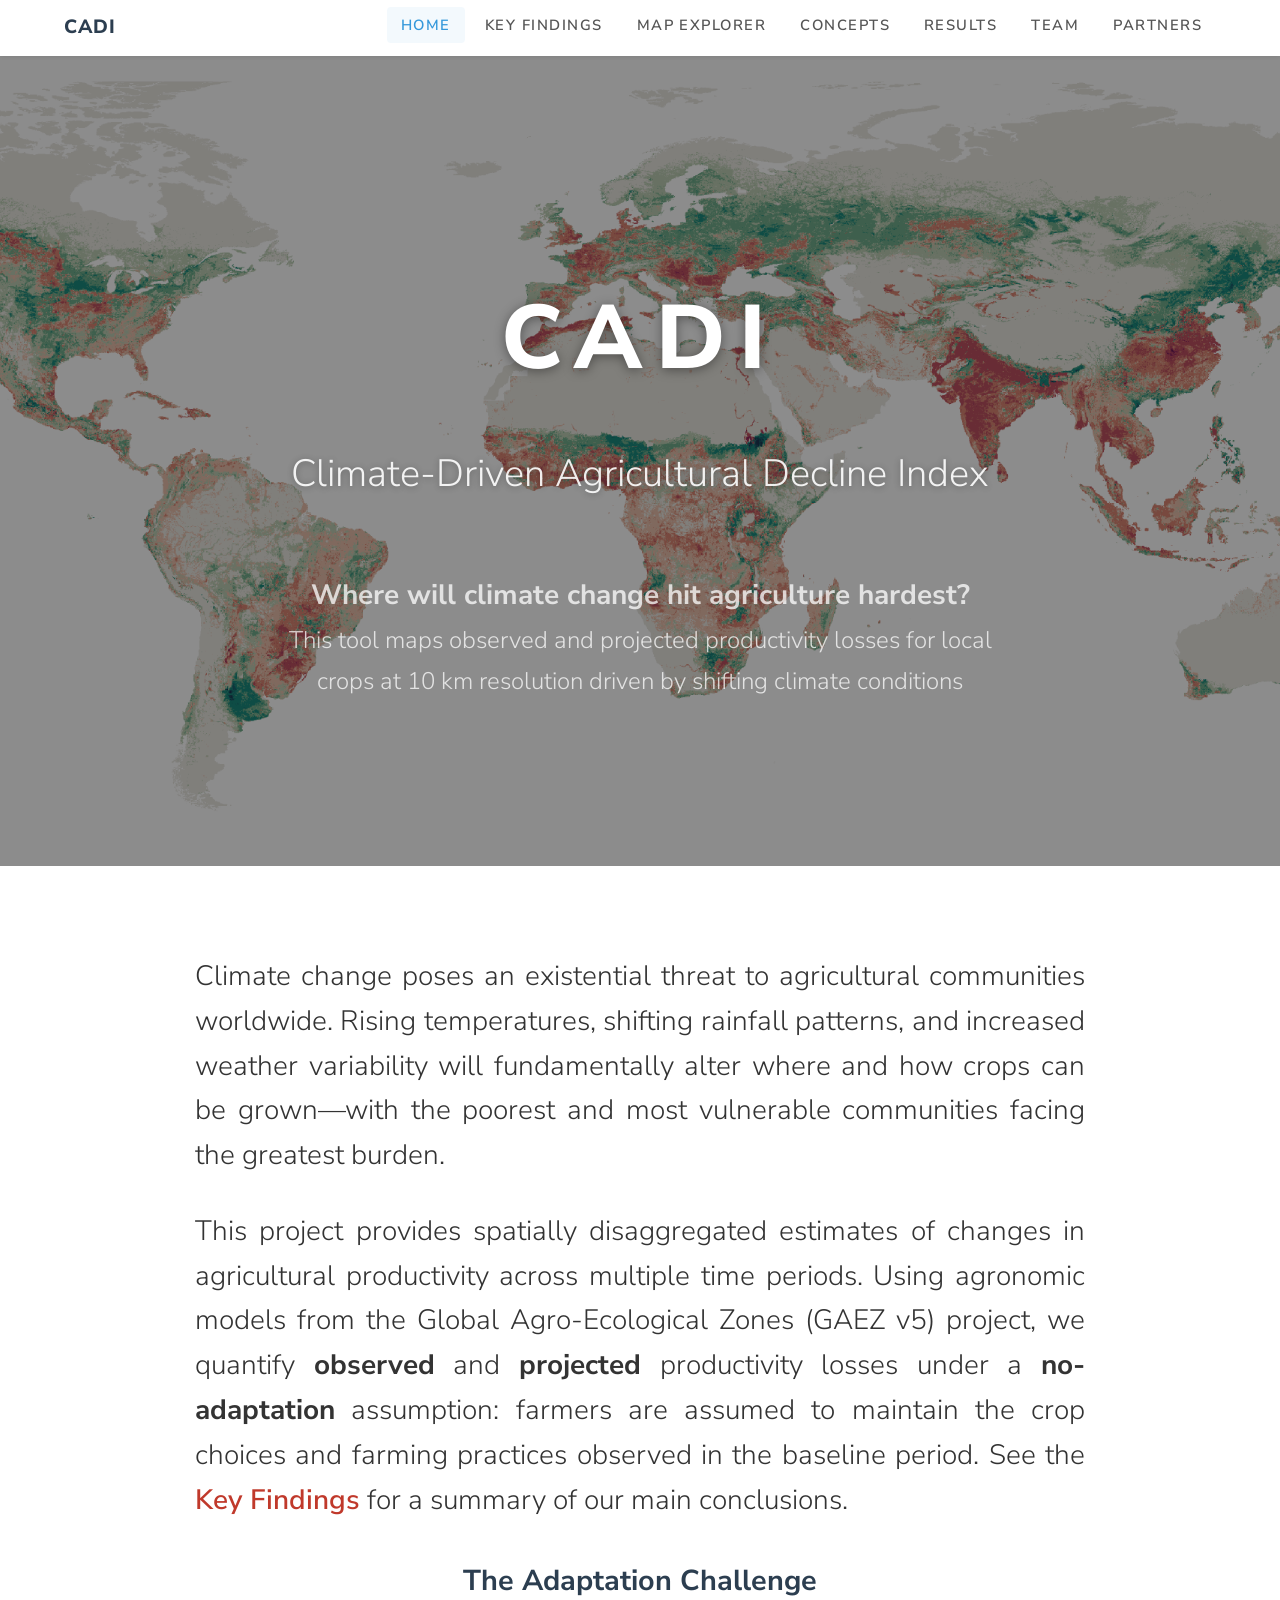
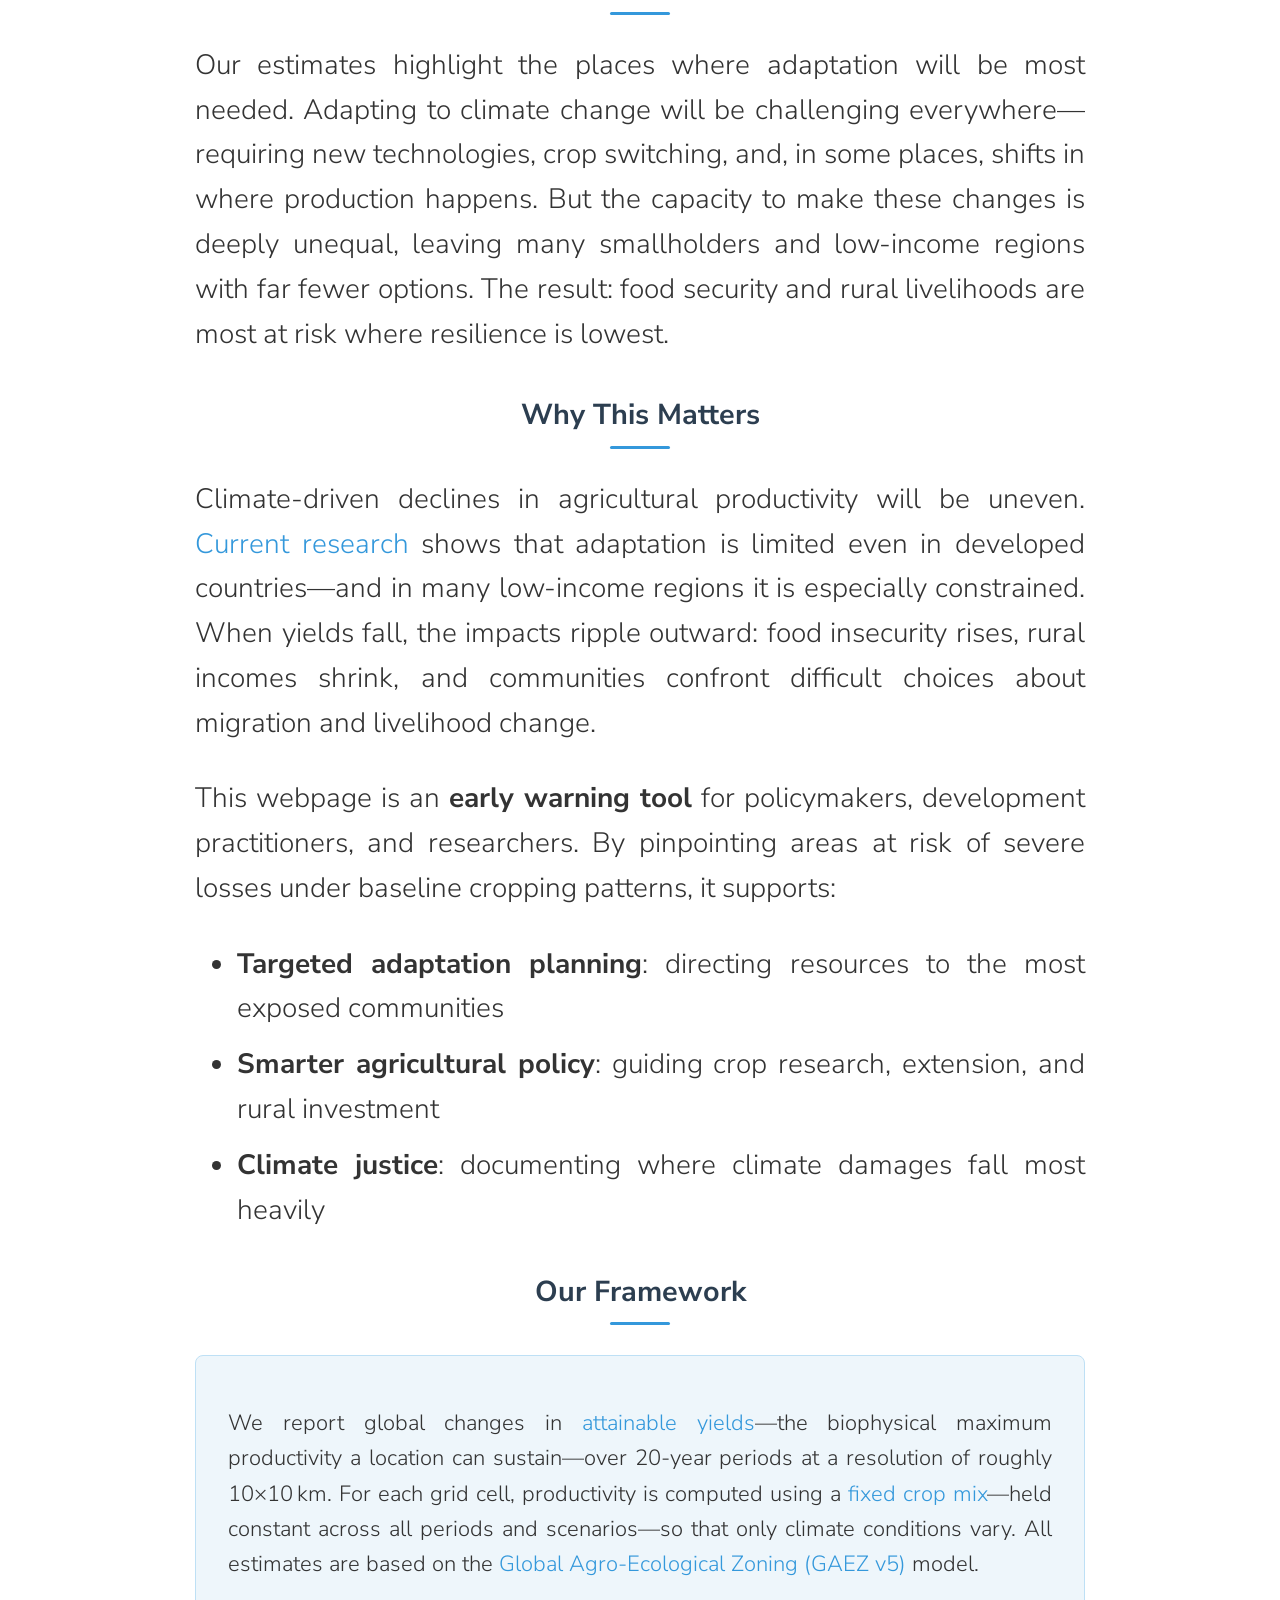
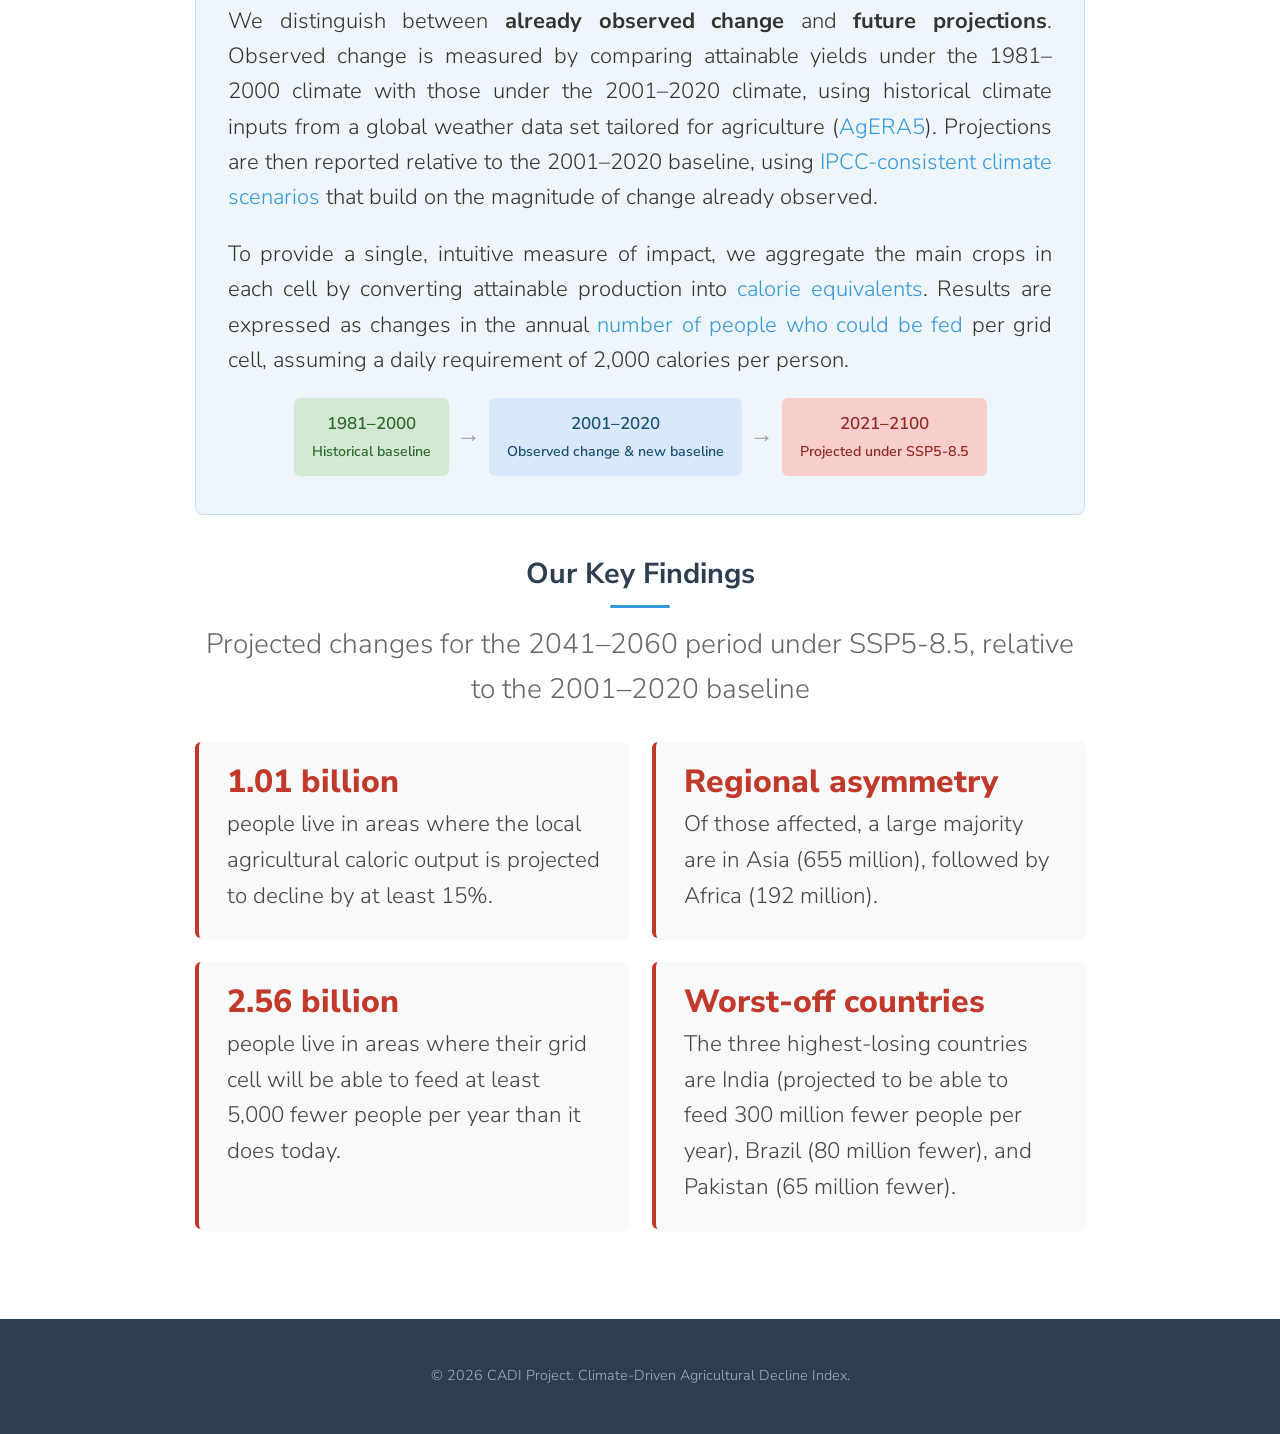
==== commit 786d2f7e: "0305 update" ====
--- a/index.html
+++ b/index.html
@@ -20,7 +20,7 @@
       <li><a href="index.html#key-findings">Key Findings</a></li>
       <li><a href="ssp585_absolute.html">Map Explorer</a></li>
       <li><a href="concepts.html">Concepts</a></li>
-      <li><a href="about.html">Methods</a></li>
+      <li><a href="results.html">Results</a></li>
       <li><a href="team.html">Team</a></li>
       <li><a href="partners.html">Partners</a></li>
     </ul>
@@ -74,9 +74,9 @@
     <h2>Our Framework</h2>
   </div>
   <div class="baseline-box" style="font-size: 22px; line-height: 1.6;">
-    <p>We report changes in <a href="concepts.html#attainable-yield">attainable yields</a>—the maximum productivity that can be obtained in a territory for a given crop—across 20-year time periods, at a resolution of roughly 10×10 km. For each grid cell, productivity is calculated using a fixed crop mix—held constant across all time periods and scenarios—so that only climate conditions are allowed to vary. Estimates are based on the <a href="https://gaez.fao.org" target="_blank">GAEZ v5</a> model.</p>
-    <p>We separate <strong>already observed change</strong> from <strong>future projections</strong>. Observed change is measured by comparing attainable yields under the 1981–2000 climate to the 2001–2020 climate, using historical climate data (AgERA5). Future projections are then measured relative to the 2001–2020 baseline, using <a href="concepts.html#climate-scenarios">IPCC climate projections</a> consistent with the magnitude of changes already observed.</p>
-    <p>To provide a single, intuitive measure of impact, we consider the main crops in each cell and aggregate them by converting attainable production into <a href="concepts.html#caloric-yield">calorie equivalents</a>. Results are expressed as changes in the total <a href="concepts.html#pfy">number of people that could be fed</a> in a year per grid cell, assuming a daily requirement of 2,000 calories per person.</p>
+    <p>We report global changes in <a href="concepts.html#attainable-yield">attainable yields</a>—the biophysical maximum productivity a location can sustain—over 20-year periods at a resolution of roughly 10×10 km. For each grid cell, productivity is computed using a <a href="concepts.html#crop-mix">fixed crop mix</a>—held constant across all periods and scenarios—so that only climate conditions vary. All estimates are based on the <a href="https://gaez.fao.org" target="_blank">Global Agro-Ecological Zoning (GAEZ v5)</a> model.</p>
+    <p>We distinguish between <strong>already observed change</strong> and <strong>future projections</strong>. Observed change is measured by comparing attainable yields under the 1981–2000 climate with those under the 2001–2020 climate, using historical climate inputs from a global weather data set tailored for agriculture (<a href="https://cds.climate.copernicus.eu/datasets/sis-agrometeorological-indicators" target="_blank">AgERA5</a>). Projections are then reported relative to the 2001–2020 baseline, using <a href="concepts.html#climate-scenarios">IPCC-consistent climate scenarios</a> that build on the magnitude of change already observed.</p>
+    <p>To provide a single, intuitive measure of impact, we aggregate the main crops in each cell by converting attainable production into <a href="concepts.html#caloric-yield">calorie equivalents</a>. Results are expressed as changes in the annual <a href="concepts.html#pfy">number of people who could be fed</a> per grid cell, assuming a daily requirement of 2,000 calories per person.</p>
 
     <div class="baseline-timeline" style="font-size: 20px;">
       <div class="timeline-block past">1981–2000<br><small>Historical baseline</small></div>
--- a/css/cadi-style.css
+++ b/css/cadi-style.css
@@ -506,9 +506,15 @@
 /* ---------- Team Page ---------- */
 .team-grid {
   display: grid;
-  grid-template-columns: repeat(auto-fit, minmax(240px, 1fr));
+  grid-template-columns: repeat(2, 1fr);
   gap: 30px;
   margin: 30px 0;
+}
+
+@media (max-width: 768px) {
+  .team-grid {
+    grid-template-columns: 1fr;
+  }
 }
 
 .team-card {
@@ -527,11 +533,13 @@
 
 .team-card h4 {
   margin-bottom: 4px;
+  text-align: center;
 }
 
 .team-card .role {
   color: #777;
   font-size: 0.95rem;
+  text-align: center;
 }
 
 /* ---------- Partners Page ---------- */
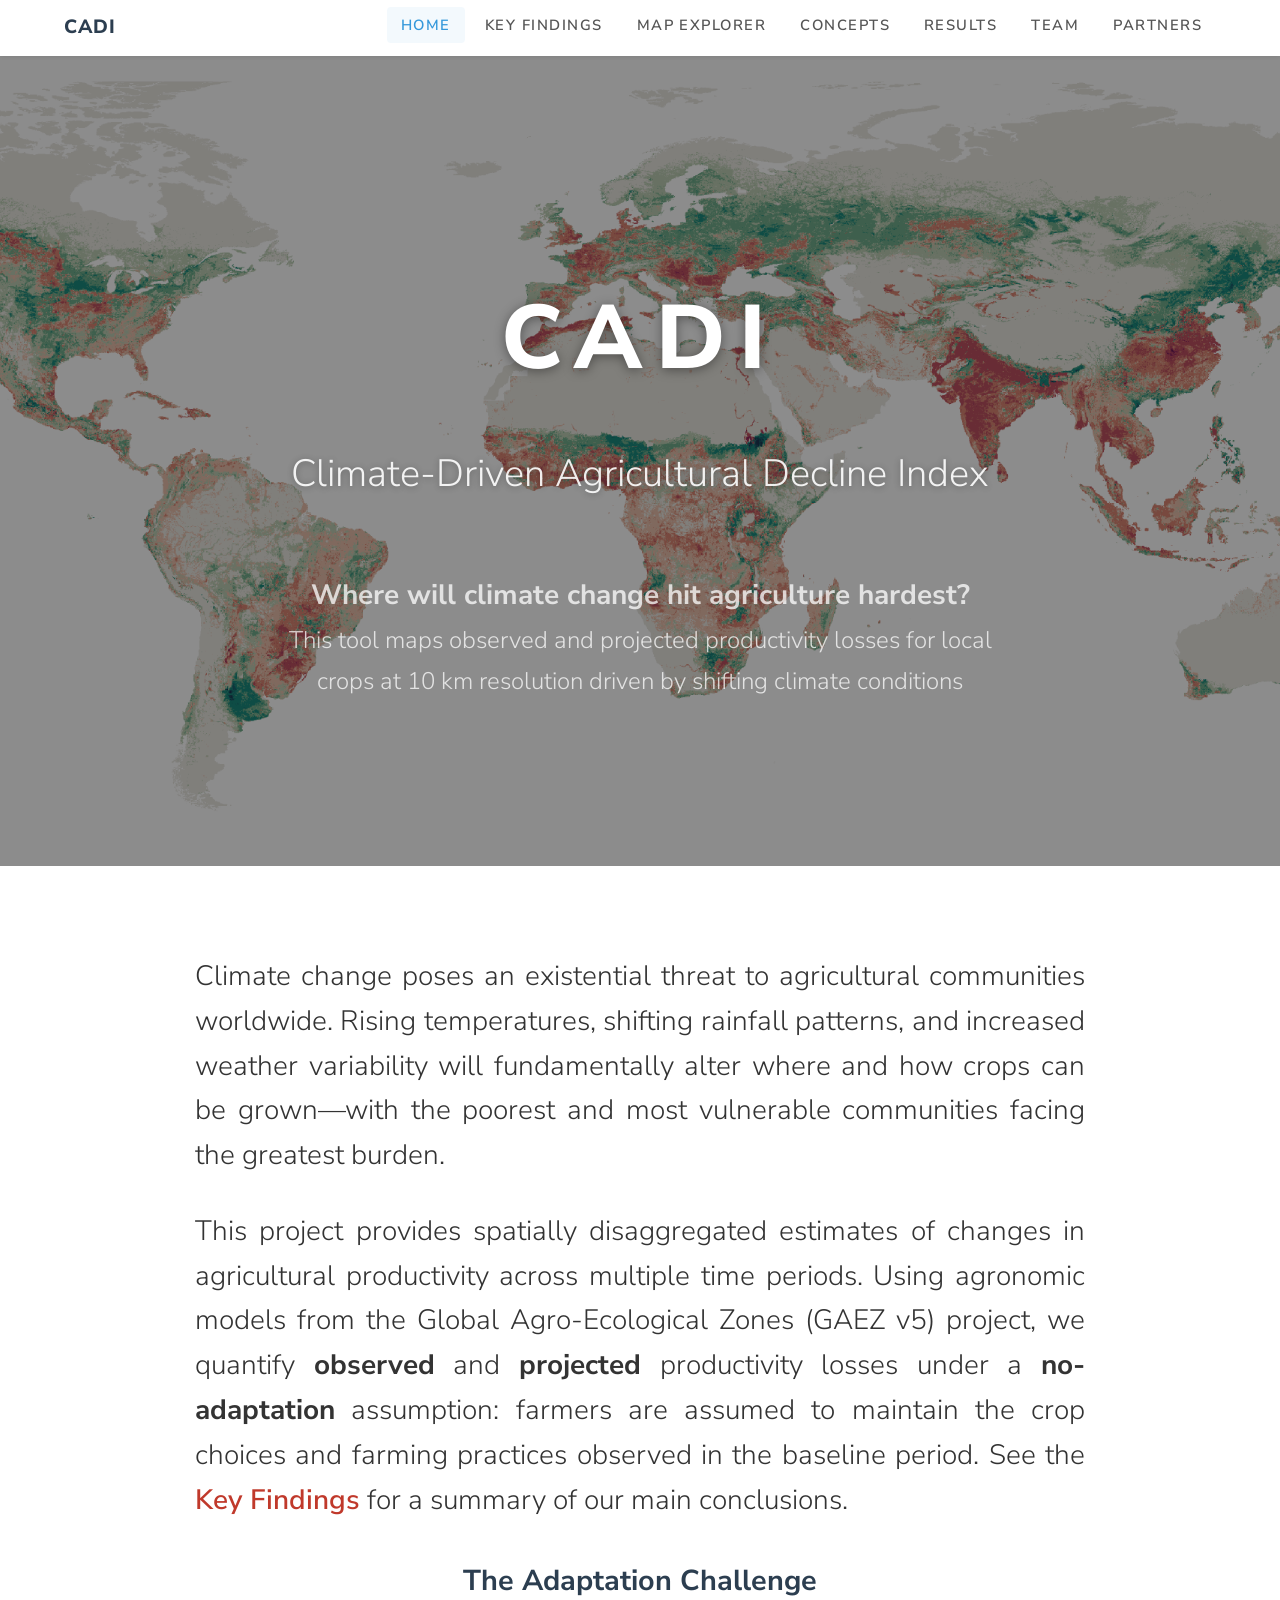
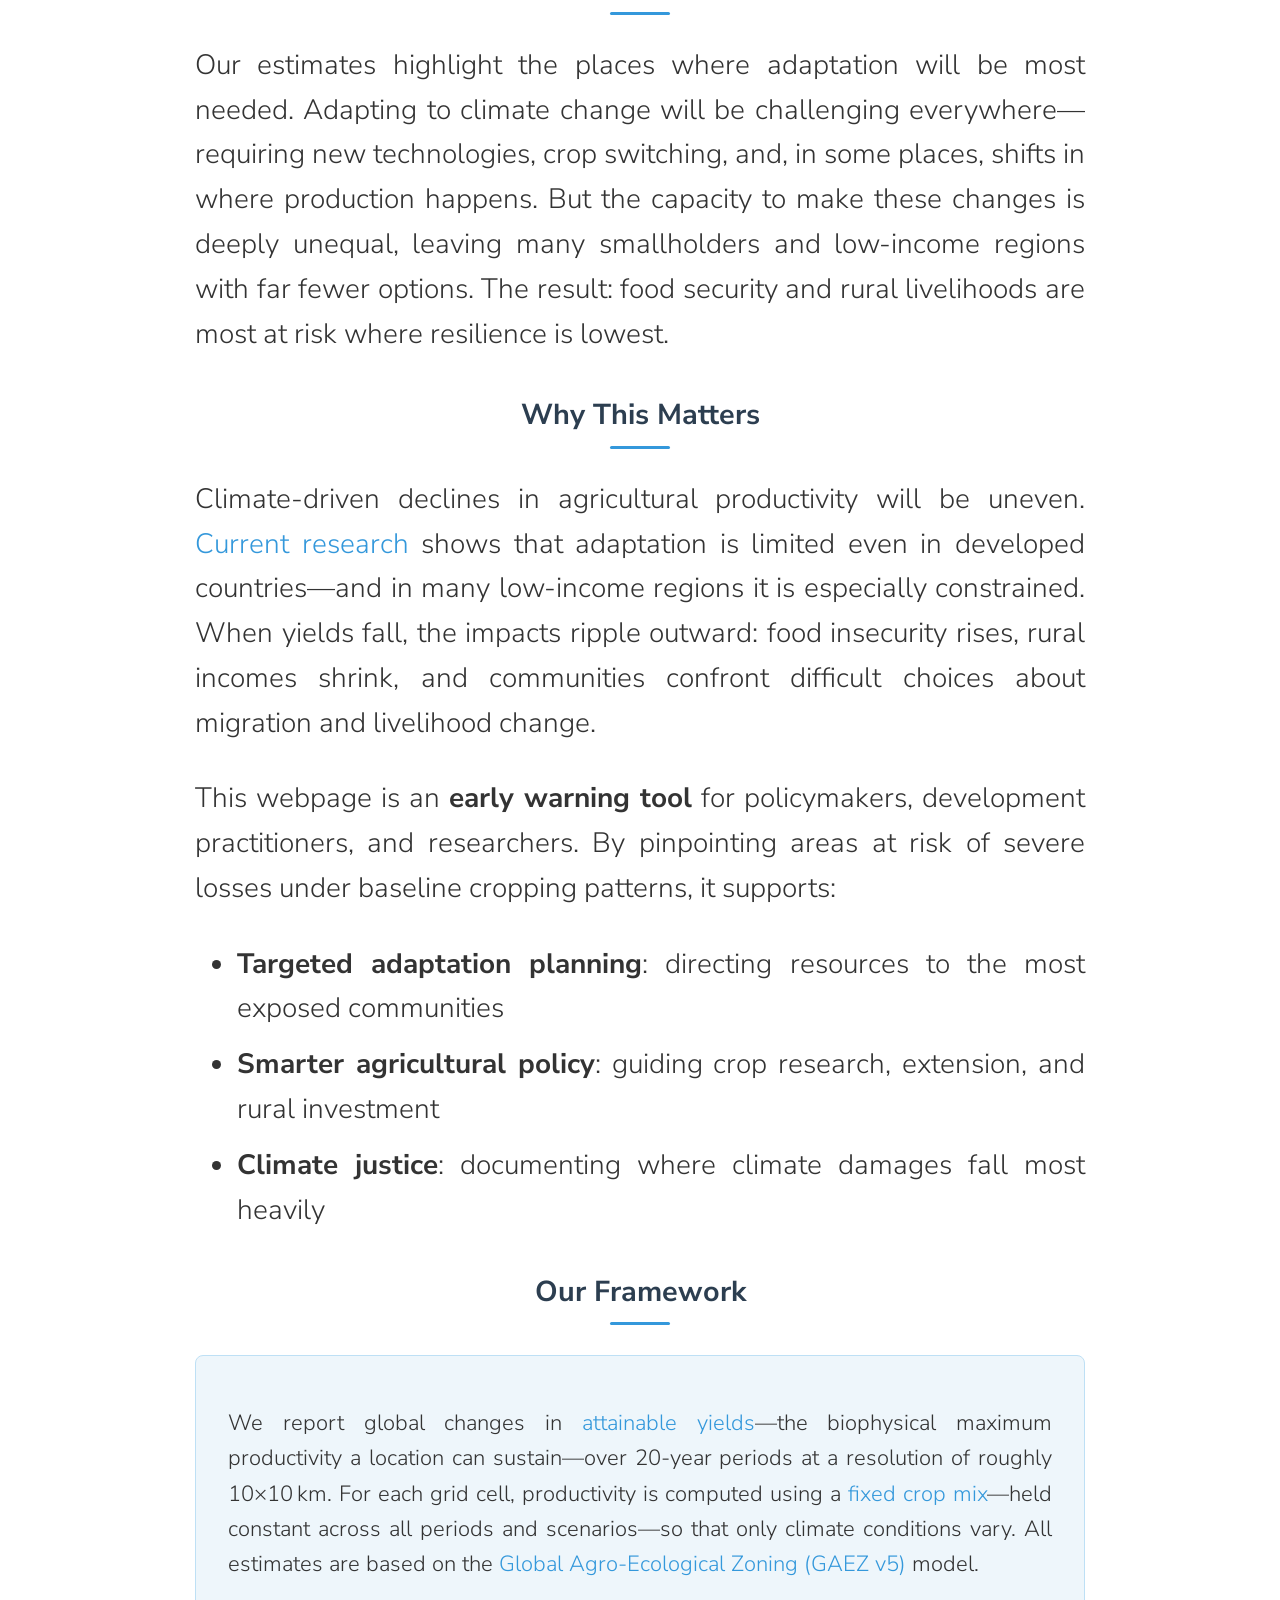
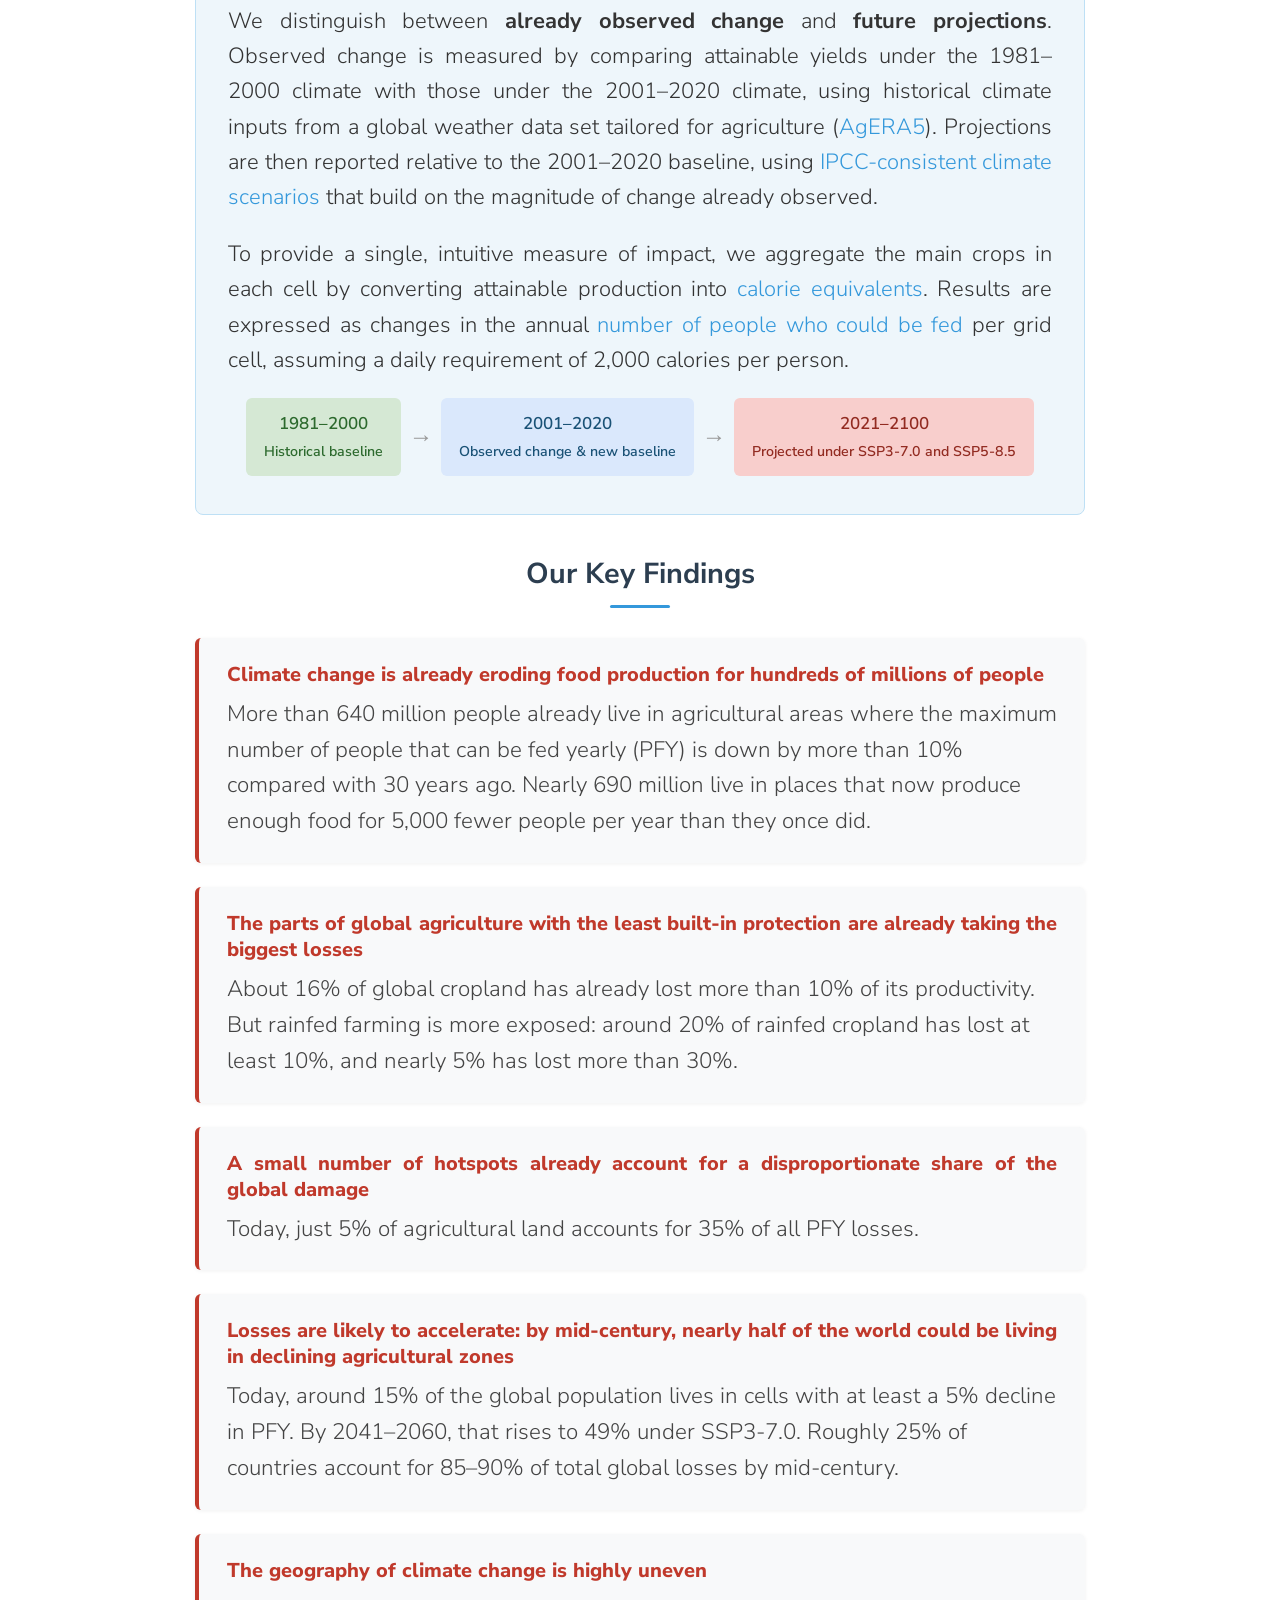
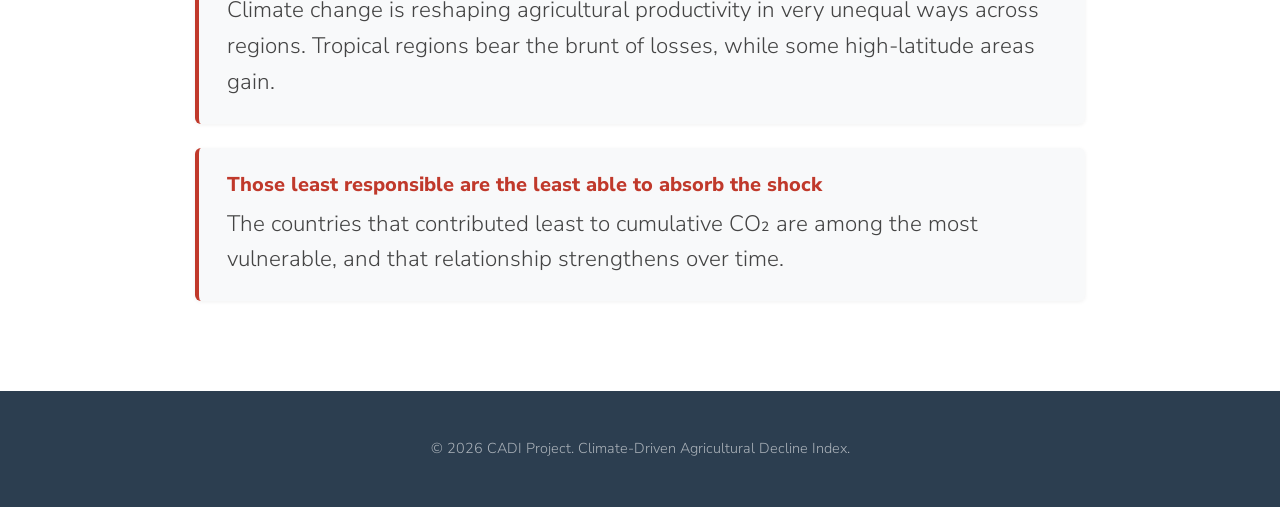
==== commit 0d459a70: "0415 update" ====
--- a/index.html
+++ b/index.html
@@ -75,7 +75,7 @@
   </div>
   <div class="baseline-box" style="font-size: 22px; line-height: 1.6;">
     <p>We report global changes in <a href="concepts.html#attainable-yield">attainable yields</a>—the biophysical maximum productivity a location can sustain—over 20-year periods at a resolution of roughly 10×10 km. For each grid cell, productivity is computed using a <a href="concepts.html#crop-mix">fixed crop mix</a>—held constant across all periods and scenarios—so that only climate conditions vary. All estimates are based on the <a href="https://gaez.fao.org" target="_blank">Global Agro-Ecological Zoning (GAEZ v5)</a> model.</p>
-    <p>We distinguish between <strong>already observed change</strong> and <strong>future projections</strong>. Observed change is measured by comparing attainable yields under the 1981–2000 climate with those under the 2001–2020 climate, using historical climate inputs from a global weather data set tailored for agriculture (<a href="https://cds.climate.copernicus.eu/datasets/sis-agrometeorological-indicators" target="_blank">AgERA5</a>). Projections are then reported relative to the 2001–2020 baseline, using <a href="concepts.html#climate-scenarios">IPCC-consistent climate scenarios</a> that build on the magnitude of change already observed.</p>
+    <p>We distinguish between <strong>already observed change</strong> and <strong>future projections</strong>. Observed change is measured by comparing attainable yields under the 1981–2000 climate with those under the 2001–2020 climate, using historical climate inputs from a global weather data set tailored for agriculture (<a href="concepts.html#maps">AgERA5</a>). Projections are then reported relative to the 2001–2020 baseline, using <a href="concepts.html#climate-scenarios">IPCC-consistent climate scenarios</a> that build on the magnitude of change already observed.</p>
     <p>To provide a single, intuitive measure of impact, we aggregate the main crops in each cell by converting attainable production into <a href="concepts.html#caloric-yield">calorie equivalents</a>. Results are expressed as changes in the annual <a href="concepts.html#pfy">number of people who could be fed</a> per grid cell, assuming a daily requirement of 2,000 calories per person.</p>
 
     <div class="baseline-timeline" style="font-size: 20px;">
@@ -83,7 +83,7 @@
       <div class="timeline-arrow">→</div>
       <div class="timeline-block baseline">2001–2020<br><small>Observed change &amp; new baseline</small></div>
       <div class="timeline-arrow">→</div>
-      <div class="timeline-block future">2021–2100<br><small>Projected under SSP5-8.5</small></div>
+      <div class="timeline-block future">2021–2100<br><small>Projected under SSP3-7.0 and SSP5-8.5</small></div>
     </div>
   </div>
 
@@ -91,24 +91,30 @@
   <div class="section-heading mt-4" id="key-findings">
     <h2>Our Key Findings</h2>
   </div>
-  <p style="text-align:center; color:#666; margin-top:-10px;">Projected changes for the 2041–2060 period under SSP5-8.5, relative to the 2001–2020 baseline</p>
-
   <div class="findings-grid">
     <div class="finding-card">
-      <div class="finding-number">1.01 billion</div>
-      <div class="finding-text">people live in areas where the local agricultural caloric output is projected to decline by at least 15%.</div>
+      <div class="finding-number">Climate change is already eroding food production for hundreds of millions of people</div>
+      <div class="finding-text">More than 640 million people already live in agricultural areas where the maximum number of people that can be fed yearly (PFY) is down by more than 10% compared with 30 years ago. Nearly 690 million live in places that now produce enough food for 5,000 fewer people per year than they once did.</div>
     </div>
     <div class="finding-card">
-      <div class="finding-number">Regional asymmetry</div>
-      <div class="finding-text">Of those affected, a large majority are in Asia (655&nbsp;million), followed by Africa (192&nbsp;million).</div>
+      <div class="finding-number">The parts of global agriculture with the least built-in protection are already taking the biggest losses</div>
+      <div class="finding-text">About 16% of global cropland has already lost more than 10% of its productivity. But rainfed farming is more exposed: around 20% of rainfed cropland has lost at least 10%, and nearly 5% has lost more than 30%.</div>
     </div>
     <div class="finding-card">
-      <div class="finding-number">2.56 billion</div>
-      <div class="finding-text">people live in areas where their grid cell will be able to feed at least 5,000 fewer people per year than it does today.</div>
+      <div class="finding-number">A small number of hotspots already account for a disproportionate share of the global damage</div>
+      <div class="finding-text">Today, just 5% of agricultural land accounts for 35% of all PFY losses.</div>
     </div>
     <div class="finding-card">
-      <div class="finding-number">Worst-off countries</div>
-      <div class="finding-text">The three highest-losing countries are India (projected to be able to feed 300&nbsp;million fewer people per year), Brazil (80&nbsp;million fewer), and Pakistan (65&nbsp;million fewer).</div>
+      <div class="finding-number">Losses are likely to accelerate: by mid-century, nearly half of the world could be living in declining agricultural zones</div>
+      <div class="finding-text">Today, around 15% of the global population lives in cells with at least a 5% decline in PFY. By 2041–2060, that rises to 49% under SSP3-7.0. Roughly 25% of countries account for 85–90% of total global losses by mid-century.</div>
+    </div>
+    <div class="finding-card">
+      <div class="finding-number">The geography of climate change is highly uneven</div>
+      <div class="finding-text">Climate change is reshaping agricultural productivity in very unequal ways across regions. Tropical regions bear the brunt of losses, while some high-latitude areas gain.</div>
+    </div>
+    <div class="finding-card">
+      <div class="finding-number">Those least responsible are the least able to absorb the shock</div>
+      <div class="finding-text">The countries that contributed least to cumulative CO₂ are among the most vulnerable, and that relationship strengthens over time.</div>
     </div>
   </div>
 
--- a/css/cadi-style.css
+++ b/css/cadi-style.css
@@ -326,15 +326,9 @@
 /* ---------- Headline Findings ---------- */
 .findings-grid {
   display: grid;
-  grid-template-columns: 1fr 1fr;
+  grid-template-columns: 1fr;
   gap: 24px;
   margin: 30px 0;
-}
-
-@media (max-width: 700px) {
-  .findings-grid {
-    grid-template-columns: 1fr;
-  }
 }
 
 .finding-card {
@@ -346,10 +340,10 @@
 }
 
 .finding-card .finding-number {
-  font-size: 2rem;
+  font-size: 1.25rem;
   font-weight: 800;
   color: #c0392b;
-  line-height: 1;
+  line-height: 1.3;
   margin-bottom: 8px;
 }
 
